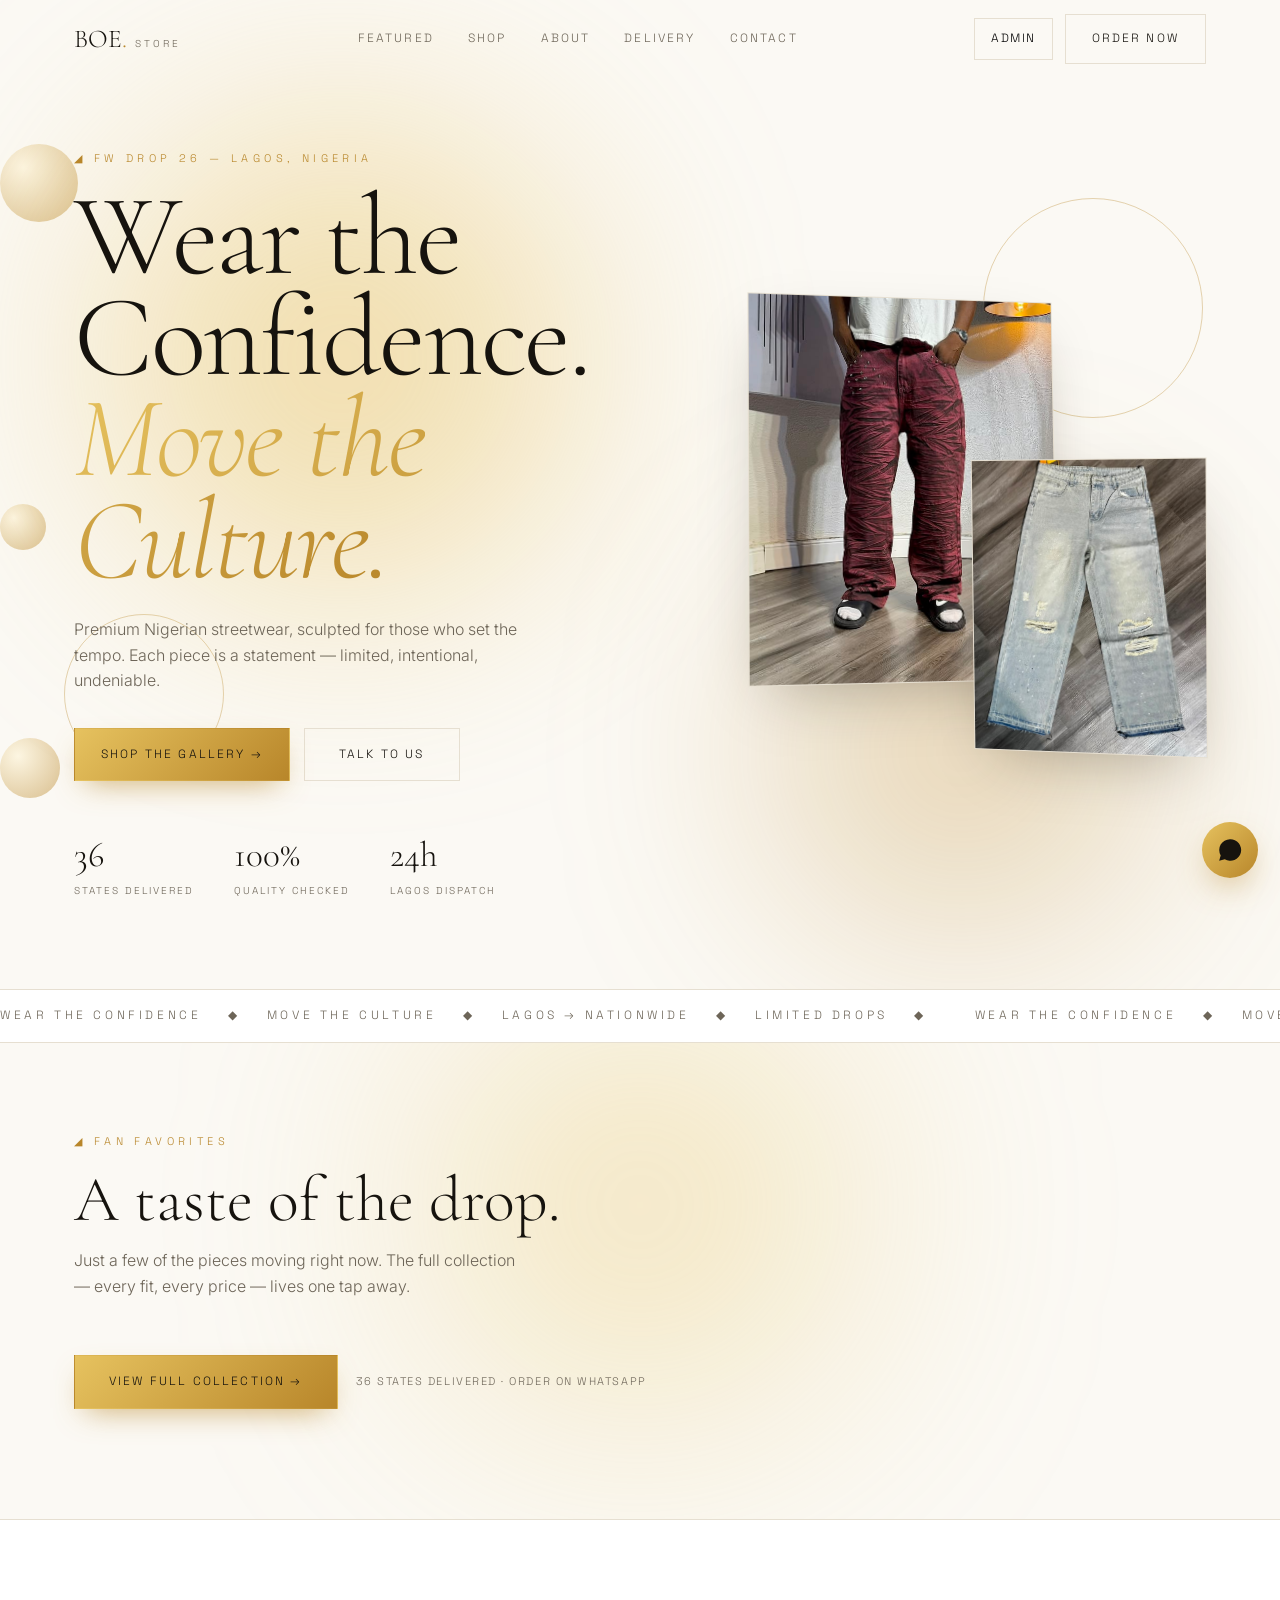
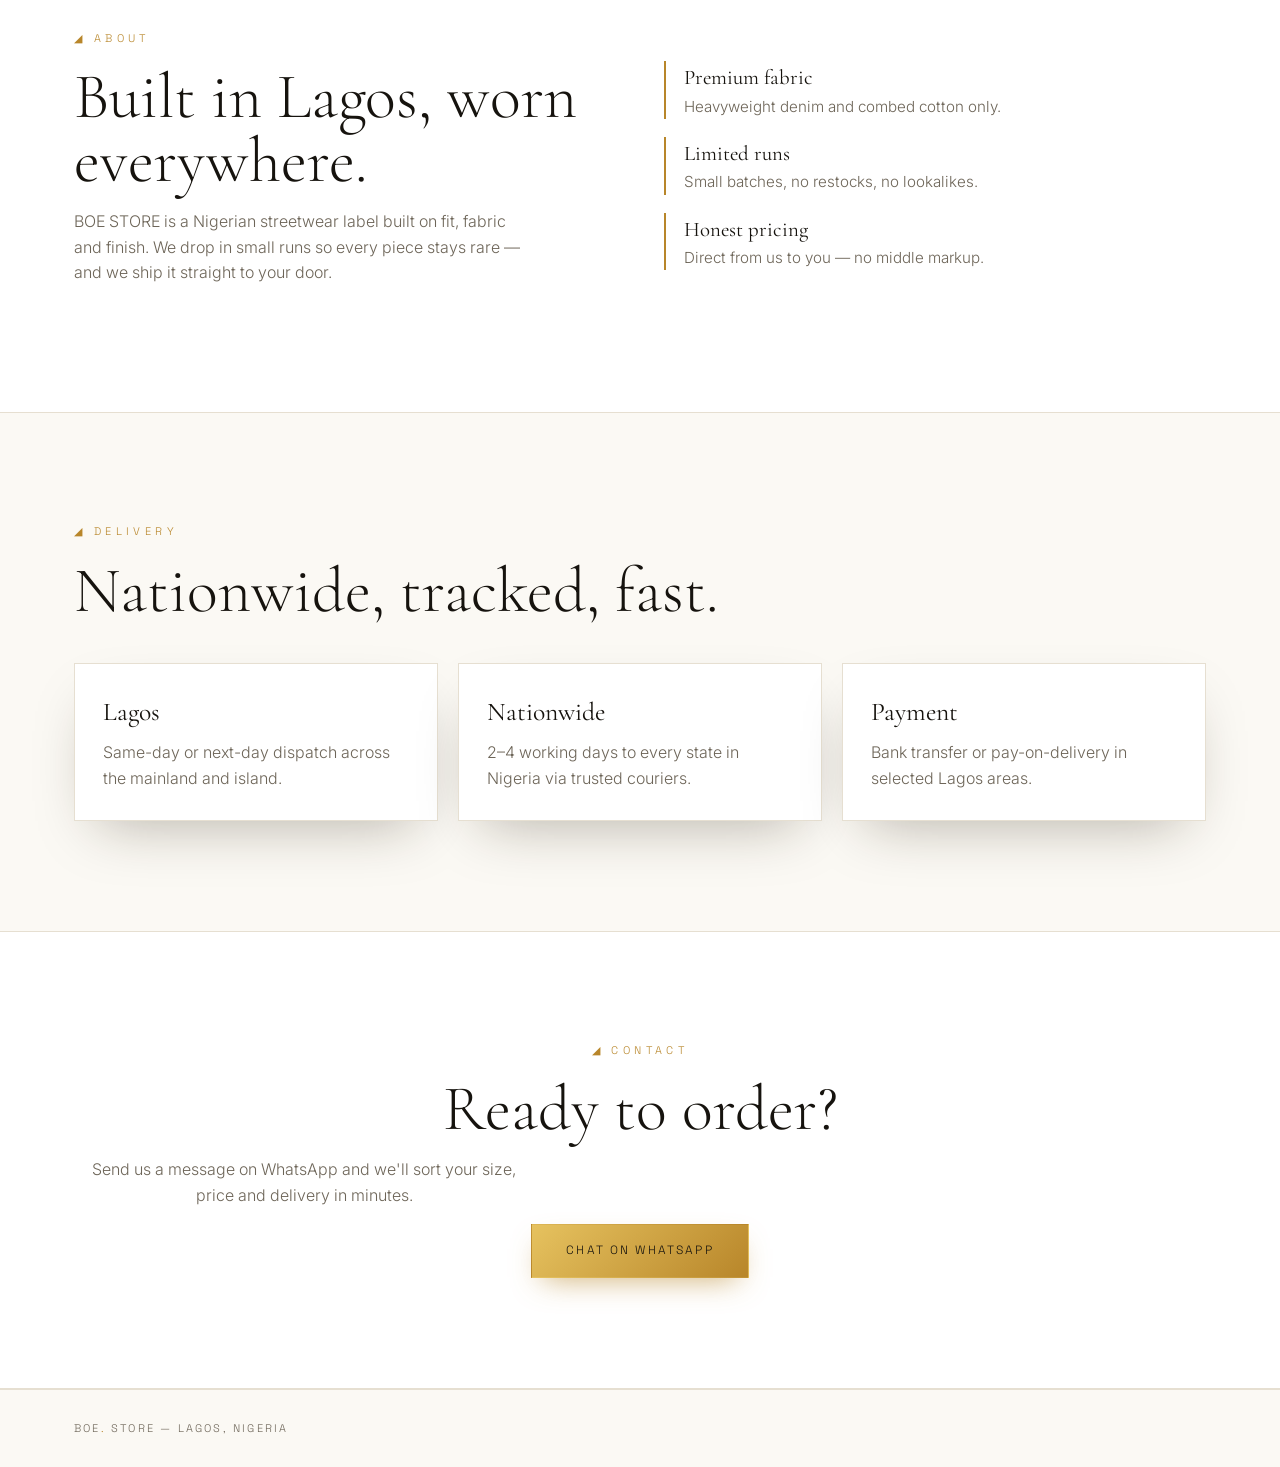
==== index.html @ 1f6294bb "Initial commit: BOE STORE website with shop page and admin panel" ====
<!DOCTYPE html>
<html lang="en">
<head>
<meta charset="UTF-8" />
<meta name="viewport" content="width=device-width, initial-scale=1.0" />
<title>BOE STORE — Wear the Confidence. Move the Culture.</title>
<meta name="description" content="Premium Nigerian streetwear. Jeans, tees & drops delivered to every state in Nigeria. Order on WhatsApp." />
<meta property="og:title" content="BOE STORE — Premium Nigerian Streetwear" />
<meta property="og:description" content="Wear the Confidence. Move the Culture. Premium streetwear, delivered nationwide." />
<meta property="og:type" content="website" />
<link rel="preconnect" href="https://fonts.googleapis.com" />
<link rel="preconnect" href="https://fonts.gstatic.com" crossorigin />
<link rel="stylesheet" href="https://fonts.googleapis.com/css2?family=Cormorant+Garamond:ital,wght@0,300;0,400;1,300&family=Inter:wght@300;400;500&family=Space+Grotesk:wght@400;500&display=swap" />
<link rel="stylesheet" href="style.css" />
</head>
<body>

<div class="objects" aria-hidden="true">
  <span class="sphere s1"></span>
  <span class="sphere s2"></span>
  <span class="sphere s3"></span>
  <span class="ring r1"></span>
  <span class="ring r2"></span>
</div>

<header id="nav">
  <nav class="wrap nav-inner">
    <a href="#top" class="logo">BOE<span class="dot">.</span><em>Store</em></a>
    <ul class="nav-links">
      <li><a href="#featured">Featured</a></li>
      <li><a href="shop.html">Shop</a></li>
      <li><a href="#about">About</a></li>
      <li><a href="#delivery">Delivery</a></li>
      <li><a href="#contact">Contact</a></li>
    </ul>
    <div class="nav-actions">
      <button class="btn-outline btn-mini" type="button" data-admin-open>Admin</button>
      <a class="btn-outline" data-wa="Hello BOE STORE, I'd like to enquire about your collection." target="_blank" rel="noreferrer">Order Now</a>
    </div>
  </nav>
</header>

<main>
  <section id="top" class="hero">
    <div class="glow g1"></div>
    <div class="glow g2"></div>
    <div class="wrap hero-grid">
      <div class="hero-copy">
        <p class="eyebrow">◢ FW Drop 26 — Lagos, Nigeria</p>
        <h1>Wear the Confidence.<br /><em class="gold-text">Move the Culture.</em></h1>
        <p class="lede">Premium Nigerian streetwear, sculpted for those who set the tempo. Each piece is a statement — limited, intentional, undeniable.</p>
        <div class="hero-cta">
          <a href="shop.html" class="btn-gold">Shop the Gallery →</a>
          <a href="#contact" class="btn-outline lg">Talk to us</a>
        </div>
        <dl class="stats">
          <div><dt>36</dt><dd>States delivered</dd></div>
          <div><dt>100%</dt><dd>Quality checked</dd></div>
          <div><dt>24h</dt><dd>Lagos dispatch</dd></div>
        </dl>
      </div>
      <div class="hero-art">
        <figure class="tilt card-a"><img id="heroA" alt="BOE STORE featured piece" /></figure>
        <figure class="tilt card-b"><img id="heroB" alt="BOE STORE denim" /></figure>
      </div>
    </div>
  </section>

  <div class="marquee" aria-hidden="true"><div class="marquee-track" id="marquee"></div></div>

  <section id="featured" class="section featured-section">
    <div class="glow g3"></div>
    <div class="wrap">
      <p class="eyebrow">◢ Fan Favorites</p>
      <h2>A taste of the drop.</h2>
      <p class="lede">Just a few of the pieces moving right now. The full collection — every fit, every price — lives one tap away.</p>
      <div class="grid featured-grid" id="featuredGrid"></div>
      <div class="featured-cta">
        <a href="shop.html" class="btn-gold lg">View Full Collection →</a>
        <span class="featured-note">36 states delivered · Order on WhatsApp</span>
      </div>
    </div>
  </section>

  <section id="about" class="section alt">
    <div class="wrap two-col">
      <div>
        <p class="eyebrow">◢ About</p>
        <h2>Built in Lagos, worn everywhere.</h2>
        <p class="lede">BOE STORE is a Nigerian streetwear label built on fit, fabric and finish. We drop in small runs so every piece stays rare — and we ship it straight to your door.</p>
      </div>
      <ul class="feature-list">
        <li><strong>Premium fabric</strong><span>Heavyweight denim and combed cotton only.</span></li>
        <li><strong>Limited runs</strong><span>Small batches, no restocks, no lookalikes.</span></li>
        <li><strong>Honest pricing</strong><span>Direct from us to you — no middle markup.</span></li>
      </ul>
    </div>
  </section>

  <section id="delivery" class="section">
    <div class="wrap">
      <p class="eyebrow">◢ Delivery</p>
      <h2>Nationwide, tracked, fast.</h2>
      <div class="cards">
        <article><h3>Lagos</h3><p>Same-day or next-day dispatch across the mainland and island.</p></article>
        <article><h3>Nationwide</h3><p>2–4 working days to every state in Nigeria via trusted couriers.</p></article>
        <article><h3>Payment</h3><p>Bank transfer or pay-on-delivery in selected Lagos areas.</p></article>
      </div>
    </div>
  </section>

  <section id="contact" class="section alt">
    <div class="wrap center">
      <p class="eyebrow">◢ Contact</p>
      <h2>Ready to order?</h2>
      <p class="lede">Send us a message on WhatsApp and we'll sort your size, price and delivery in minutes.</p>
      <a class="btn-gold lg" data-wa="Hello BOE STORE, I'd like to place an order." target="_blank" rel="noreferrer">Chat on WhatsApp</a>
    </div>
  </section>
</main>

<footer>
  <div class="wrap foot">
    <span>BOE<span class="dot">.</span> Store — Lagos, Nigeria</span>
    <span id="year"></span>
  </div>
</footer>

<a class="wa-float" data-wa="Hello BOE STORE!" target="_blank" rel="noreferrer" aria-label="Chat on WhatsApp">
  <svg viewBox="0 0 24 24" width="26" height="26" fill="currentColor"><path d="M17.5 14.4c-.3-.2-1.8-.9-2-1s-.5-.2-.7.1-.8 1-1 1.2-.4.2-.7 0a8.2 8.2 0 0 1-2.4-1.5 9 9 0 0 1-1.7-2.1c-.2-.3 0-.5.1-.6l.5-.6.3-.5v-.5l-1-2.3c-.2-.6-.5-.5-.7-.5h-.6a1.2 1.2 0 0 0-.8.4A3.4 3.4 0 0 0 5.8 9c0 1.5 1.1 3 1.2 3.2a12 12 0 0 0 4.7 4.1c2.2.9 2.2.6 2.7.6a3 3 0 0 0 2-1.4 2.5 2.5 0 0 0 .2-1.4c-.1-.1-.3-.2-.6-.3zM12 2a10 10 0 0 0-8.6 15L2 22l5.2-1.4A10 10 0 1 0 12 2z"/></svg>
</a>

<div class="modal" id="modal" hidden>
  <div class="modal-backdrop" data-close></div>
  <div class="modal-card" role="dialog" aria-modal="true">
    <button class="modal-close" data-close aria-label="Close">×</button>
    <img id="mImg" alt="" />
    <div class="modal-body">
      <p class="eyebrow" id="mCat"></p>
      <h3 id="mName"></h3>
      <p class="price" id="mPrice"></p>
      <a class="btn-gold" id="mOrder" target="_blank" rel="noreferrer">Order on WhatsApp</a>
    </div>
  </div>
</div>

<div class="admin-modal" id="adminModal" hidden>
  <div class="modal-backdrop" data-admin-close></div>
  <div class="admin-panel" role="dialog" aria-modal="true" aria-labelledby="adminTitle">
    <button class="modal-close" data-admin-close aria-label="Close admin panel">×</button>

    <div id="adminLoginView">
      <p class="eyebrow">◢ Admin</p>
      <h3 id="adminTitle">BOE Admin Access</h3>
      <p class="mini-text">Use the default login below to edit product names, prices, and upload new fits.</p>
      <form id="adminLoginForm" class="admin-form">
        <label>
          Login ID
          <input type="text" id="adminId" name="adminId" placeholder="admin@boestore.ng" required />
        </label>
        <label>
          Password
          <input type="password" id="adminPassword" name="adminPassword" placeholder="boe1234" required />
        </label>
        <button type="submit" class="btn-gold">Login</button>
        <p id="adminLoginStatus" class="status-text" aria-live="polite"></p>
      </form>
    </div>

    <div id="adminDashboard" hidden>
      <div class="admin-head">
        <div>
          <p class="eyebrow">◢ Dashboard</p>
          <h3>Product manager</h3>
        </div>
        <button type="button" class="btn-outline btn-mini" id="adminLogout">Logout</button>
      </div>

      <div class="admin-grid">
        <section class="admin-card">
          <h4>Add new fit</h4>
          <form id="productForm" class="admin-form">
            <label>
              Product image
              <input type="file" id="newProductImage" accept="image/*" />
            </label>
            <label>
              Product name
              <input type="text" id="newProductName" placeholder="Apex Denim" required />
            </label>
            <label>
              Category
              <select id="newProductCategory">
                <option value="Jeans">Jeans</option>
                <option value="Long Tee">Long Tee</option>
                <option value="White Tee">White Tee</option>
                <option value="Featured">Featured</option>
              </select>
            </label>
            <label>
              Price (₦)
              <input type="number" id="newProductPrice" min="1000" step="100" placeholder="25000" required />
            </label>
            <button type="submit" class="btn-gold">Upload new cloth</button>
            <p id="productFormStatus" class="status-text" aria-live="polite"></p>
          </form>
        </section>

        <section class="admin-card admin-list-wrap">
          <h4>Current inventory</h4>
          <div id="adminInventory" class="admin-list"></div>
        </section>
      </div>
    </div>
  </div>
</div>

<script src="script.js"></script>
</body>
</html>
---- style.css ----
:root {
  --bg: #fbf9f4;
  --fg: #16130e;
  --muted: #6d6558;
  --card: #ffffff;
  --border: #e6dfd1;
  --gold: #b8862a;
  --gold-soft: #e6c25f;
  --gradient-gold: linear-gradient(135deg, #e6c25f, #b8862a);
  --shadow-deep: 0 24px 60px -24px rgba(40, 30, 10, 0.35);
  --font-display: "Cormorant Garamond", Georgia, serif;
  --font-sans: "Inter", system-ui, sans-serif;
  --font-mono: "Space Grotesk", ui-monospace, monospace;
}

* { box-sizing: border-box; }
html { scroll-behavior: smooth; }
body {
  margin: 0;
  background: var(--bg);
  color: var(--fg);
  font-family: var(--font-sans);
  font-weight: 300;
  line-height: 1.6;
  overflow-x: hidden;
}
img { display: block; max-width: 100%; }
a { color: inherit; text-decoration: none; }
button, input, select { font: inherit; }

.wrap { max-width: 1180px; margin: 0 auto; padding: 0 24px; }
.center { text-align: center; }

.eyebrow {
  font-family: var(--font-mono);
  font-size: 11px;
  letter-spacing: .4em;
  text-transform: uppercase;
  color: var(--gold);
  margin: 0 0 18px;
}
h1 {
  font-family: var(--font-display);
  font-weight: 300;
  font-size: clamp(3rem, 9vw, 7.5rem);
  line-height: .88;
  letter-spacing: -.02em;
  margin: 0;
}
h2 {
  font-family: var(--font-display);
  font-weight: 300;
  font-size: clamp(2.2rem, 5vw, 4rem);
  line-height: 1;
  margin: 0 0 14px;
}
h3 { font-family: var(--font-display); font-weight: 400; font-size: 1.6rem; margin: 0 0 8px; }
h4 { font-family: var(--font-display); font-size: 1.5rem; margin: 0 0 18px; }
.gold-text {
  background: var(--gradient-gold);
  -webkit-background-clip: text;
  background-clip: text;
  color: transparent;
  font-style: italic;
}
.lede { color: var(--muted); max-width: 46ch; }
.dot { color: var(--gold); }
.mini-text { color: var(--muted); margin: 0 0 18px; }

/* Buttons */
.btn-gold, .btn-outline {
  display: inline-flex;
  align-items: center;
  justify-content: center;
  gap: 10px;
  font-family: var(--font-mono);
  font-size: 12px;
  letter-spacing: .18em;
  text-transform: uppercase;
  padding: 14px 26px;
  cursor: pointer;
  transition: all .3s ease;
  border: 1px solid transparent;
}
.btn-gold {
  background: var(--gradient-gold);
  color: #16130e;
  box-shadow: 0 12px 30px -12px rgba(184, 134, 42, .7);
  position: relative;
  overflow: hidden;
}
.btn-gold::after {
  content: "";
  position: absolute; inset: 0;
  background: linear-gradient(120deg, transparent 30%, rgba(255,255,255,.55) 50%, transparent 70%);
  transform: translateX(-120%);
  transition: transform .6s ease;
}
.btn-gold:hover::after { transform: translateX(120%); }
.btn-gold:hover { transform: translateY(-2px); filter: brightness(1.05); }
.btn-outline { border-color: var(--border); background: transparent; }
.btn-outline:hover { border-color: var(--gold); color: var(--gold); }
.lg { padding: 16px 34px; }
.btn-mini { padding: 10px 16px; letter-spacing: .12em; }

/* Nav */
#nav {
  position: fixed; inset: 0 0 auto 0; z-index: 50;
  transition: background .4s ease, border-color .4s ease;
  border-bottom: 1px solid transparent;
}
#nav.scrolled {
  background: rgba(251, 249, 244, .8);
  backdrop-filter: blur(16px);
  border-bottom-color: var(--border);
}
.nav-inner { height: 78px; display: flex; align-items: center; justify-content: space-between; gap: 20px; }
.logo { font-family: var(--font-display); font-size: 1.6rem; }
.logo em { font-family: var(--font-mono); font-style: normal; font-size: 10px; letter-spacing: .3em; text-transform: uppercase; color: var(--muted); margin-left: 8px; }
.nav-links { display: none; gap: 34px; list-style: none; margin: 0; padding: 0; font-family: var(--font-mono); font-size: 12px; letter-spacing: .18em; text-transform: uppercase; }
.nav-links a { color: var(--muted); }
.nav-links a:hover { color: var(--gold); }
.nav-actions { display: flex; align-items: center; gap: 12px; }
@media (min-width: 860px) { .nav-links { display: flex; } }

/* Hero */
.hero { position: relative; padding: 150px 0 90px; overflow: hidden; }
.shop-hero { position: relative; padding: 120px 0 60px; overflow: hidden; margin-top: 78px; }
.glow { position: absolute; border-radius: 999px; filter: blur(110px); pointer-events: none; }
.g1 { width: 480px; height: 480px; top: 12%; left: 8%; background: rgba(230, 194, 95, .45); }
.g2 { width: 380px; height: 380px; bottom: 5%; right: 10%; background: rgba(184, 134, 42, .3); }
.hero-grid { position: relative; display: grid; gap: 60px; align-items: center; }
@media (min-width: 980px) { .hero-grid { grid-template-columns: 1.15fr .85fr; } }
.hero-copy h1 { animation: rise 1s cubic-bezier(.22,1,.36,1) both; }
.hero-copy .lede { margin-top: 26px; }
.hero-cta { display: flex; flex-wrap: wrap; gap: 14px; margin-top: 34px; }
.stats { display: flex; gap: 40px; margin: 46px 0 0; padding: 0; }
.stats div { margin: 0; }
.stats dt { font-family: var(--font-display); font-size: 2.2rem; }
.stats dd { margin: 0; font-family: var(--font-mono); font-size: 10px; letter-spacing: .2em; text-transform: uppercase; color: var(--muted); }

.hero-art { position: relative; perspective: 1400px; min-height: 460px; }
.hero-art figure { margin: 0; position: absolute; overflow: hidden; box-shadow: var(--shadow-deep); border: 1px solid var(--border); background: var(--card); }
.card-a { width: 68%; top: 0; left: 0; transform: rotateY(12deg) rotateX(4deg); animation: float 7s ease-in-out infinite; }
.card-b { width: 52%; bottom: 0; right: 0; transform: rotateY(-14deg) rotateX(-3deg); animation: float 9s ease-in-out infinite reverse; }
.hero-art img { width: 100%; aspect-ratio: 4/5; object-fit: cover; }

/* Marquee */
.marquee { border-block: 1px solid var(--border); background: var(--card); overflow: hidden; padding: 16px 0; }
.marquee-track { display: flex; gap: 48px; white-space: nowrap; width: max-content; animation: marquee 26s linear infinite; font-family: var(--font-mono); font-size: 12px; letter-spacing: .3em; text-transform: uppercase; color: var(--muted); }
.marquee-track span { display: inline-flex; gap: 48px; }

/* Sections */
.section { padding: 110px 0; position: relative; z-index: 1; }
.section.alt { background: var(--card); border-block: 1px solid var(--border); }
.two-col { display: grid; gap: 48px; }
@media (min-width: 900px) { .two-col { grid-template-columns: 1fr 1fr; align-items: center; } }
.feature-list { list-style: none; margin: 0; padding: 0; display: grid; gap: 18px; }
.feature-list li { border-left: 2px solid var(--gold); padding-left: 18px; display: grid; }
.feature-list strong { font-family: var(--font-display); font-size: 1.3rem; font-weight: 400; }
.feature-list span { color: var(--muted); font-size: .95rem; }
.cards { display: grid; gap: 20px; margin-top: 40px; }
@media (min-width: 780px) { .cards { grid-template-columns: repeat(3, 1fr); } }
.cards article { background: var(--card); border: 1px solid var(--border); padding: 28px; box-shadow: var(--shadow-deep); }
.cards p { color: var(--muted); margin: 0; }

/* Featured teaser section (home page) */
.featured-section { position: relative; overflow: hidden; padding-top: 90px; }
.featured-section .glow.g3 {
  width: 420px; height: 420px; top: -10%; left: 50%; transform: translateX(-50%);
  background: rgba(230, 194, 95, .35); filter: blur(130px); position: absolute; border-radius: 999px; pointer-events: none;
}
.featured-section .wrap { position: relative; z-index: 1; }
.featured-grid { grid-template-columns: repeat(auto-fit, minmax(240px, 1fr)); max-width: 980px; }
.featured-cta { display: flex; flex-wrap: wrap; align-items: center; gap: 18px; margin-top: 40px; }
.featured-note { font-family: var(--font-mono); font-size: 11px; letter-spacing: .14em; text-transform: uppercase; color: var(--muted); }
.shop-section { background: var(--card); border-top: 1px solid var(--border); }
.filters { display: flex; flex-wrap: wrap; gap: 10px; margin: 34px 0 28px; }
.filters button {
  font-family: var(--font-mono); font-size: 11px; letter-spacing: .18em; text-transform: uppercase;
  padding: 10px 18px; background: transparent; border: 1px solid var(--border); color: var(--muted); cursor: pointer; transition: all .25s;
}
.filters button:hover { border-color: var(--gold); color: var(--gold); }
.filters button.active { background: var(--gradient-gold); border-color: transparent; color: #16130e; }

.grid { display: grid; gap: 22px; grid-template-columns: repeat(auto-fill, minmax(230px, 1fr)); perspective: 1200px; }
.tile { background: var(--card); border: 1px solid var(--border); cursor: pointer; overflow: hidden; transition: transform .35s ease, box-shadow .35s ease; transform-style: preserve-3d; }
.tile:hover { box-shadow: var(--shadow-deep); border-color: var(--gold-soft); }
.tile img { width: 100%; aspect-ratio: 4/5; object-fit: cover; transition: transform .6s ease; }
.tile:hover img { transform: scale(1.06); }
.tile-meta { padding: 14px 16px 18px; display: flex; justify-content: space-between; align-items: center; gap: 10px; }
.tile-meta strong { display: block; font-family: var(--font-display); font-weight: 400; font-size: 1.15rem; }
.tile-meta span { display: block; font-family: var(--font-mono); font-size: 11px; color: var(--gold); }
.item-price { font-family: var(--font-mono); font-size: 12px; color: var(--fg); }

/* Tile badges */
.tile { position: relative; }
.tile-badge {
  position: absolute; top: 12px; left: 12px; z-index: 2;
  font-family: var(--font-mono); font-size: 9px; letter-spacing: .16em; text-transform: uppercase;
  padding: 6px 10px; background: var(--gradient-gold); color: #16130e;
  box-shadow: 0 8px 18px -8px rgba(184, 134, 42, .8);
}
.tile-badge.subtle { background: rgba(22, 19, 14, .82); color: #fbf9f4; }

/* Modal */
.modal, .admin-modal { position: fixed; inset: 0; z-index: 80; display: grid; place-items: center; padding: 20px; }
.modal[hidden], .admin-modal[hidden] { display: none; }
.modal-backdrop { position: absolute; inset: 0; background: rgba(22, 19, 14, .55); backdrop-filter: blur(6px); }
.modal-card, .admin-panel { position: relative; background: var(--card); border: 1px solid var(--border); box-shadow: var(--shadow-deep); max-width: 760px; width: 100%; display: grid; animation: rise .35s ease both; }
@media (min-width: 720px) { .modal-card { grid-template-columns: 1fr 1fr; } }
.modal-card img { width: 100%; height: 100%; max-height: 460px; object-fit: cover; }
.modal-body { padding: 32px; display: flex; flex-direction: column; justify-content: center; gap: 10px; }
.modal-body h3 { margin: 0; font-size: 2rem; }
.price { font-family: var(--font-mono); font-size: 1.4rem; color: var(--gold); margin: 0 0 12px; }
.modal-body .btn-gold { align-self: flex-start; }
.modal-close { position: absolute; top: 8px; right: 12px; z-index: 2; background: none; border: 0; font-size: 30px; line-height: 1; cursor: pointer; color: var(--fg); }

/* Admin panel */
.admin-panel {
  max-width: 1080px;
  padding: 26px 22px 18px;
  border-radius: 18px;
}
.admin-form {
  display: grid;
  gap: 16px;
}
.admin-form label {
  display: grid;
  gap: 8px;
  font-family: var(--font-mono);
  font-size: 11px;
  letter-spacing: .12em;
  text-transform: uppercase;
  color: var(--muted);
}
.admin-form input, .admin-form select {
  width: 100%;
  border: 1px solid var(--border);
  background: var(--bg);
  padding: 12px 14px;
  color: var(--fg);
}
.status-text { min-height: 20px; margin: 0; color: var(--gold); font-family: var(--font-mono); font-size: 11px; letter-spacing: .08em; }
.admin-head {
  display: flex;
  justify-content: space-between;
  align-items: center;
  gap: 16px;
  margin-bottom: 24px;
}
.admin-grid {
  display: grid;
  gap: 24px;
}
@media (min-width: 980px) {
  .admin-grid { grid-template-columns: .9fr 1.4fr; }
}
.admin-card {
  background: var(--bg);
  border: 1px solid var(--border);
  padding: 20px;
}
.admin-item {
  display: grid;
  grid-template-columns: 90px 1fr;
  gap: 16px;
  padding: 14px 0;
  border-top: 1px solid var(--border);
}
.admin-item:first-child { border-top: 0; }
.admin-item-image { width: 90px; height: 110px; background: var(--card); border: 1px solid var(--border); overflow: hidden; }
.admin-item-image img { width: 100%; height: 100%; object-fit: cover; }
.admin-item-fields { display: grid; gap: 12px; }
.admin-item-fields label {
  display: grid;
  gap: 6px;
  font-family: var(--font-mono);
  font-size: 10px;
  letter-spacing: .12em;
  text-transform: uppercase;
  color: var(--muted);
}
.admin-item-fields input, .admin-item-fields select {
  width: 100%;
  border: 1px solid var(--border);
  background: #fff;
  padding: 10px 12px;
}
.admin-item-actions {
  grid-column: 1 / -1;
  display: flex;
  justify-content: flex-end;
  gap: 10px;
  margin-top: 8px;
}
.admin-list-wrap { max-height: 560px; overflow-y: auto; }

/* Floating WhatsApp */
.wa-float {
  position: fixed; right: 22px; bottom: 22px; z-index: 60;
  width: 56px; height: 56px; border-radius: 999px;
  display: grid; place-items: center;
  background: var(--gradient-gold); color: #16130e;
  box-shadow: 0 14px 34px -12px rgba(184, 134, 42, .8);
  animation: float 4s ease-in-out infinite;
}

footer { border-top: 1px solid var(--border); padding: 30px 0; }
.foot { display: flex; justify-content: space-between; flex-wrap: wrap; gap: 10px; font-family: var(--font-mono); font-size: 11px; letter-spacing: .2em; text-transform: uppercase; color: var(--muted); }

/* Rolling 3D objects */
.objects { position: fixed; inset: 0; z-index: 0; pointer-events: none; overflow: hidden; }
.sphere { position: absolute; border-radius: 999px; background: radial-gradient(circle at 30% 30%, #fff3cf, #b8862a); opacity: .5; animation: roll linear infinite; }
.s1 { width: 78px; height: 78px; top: 16%; animation-duration: 24s; }
.s2 { width: 46px; height: 46px; top: 56%; animation-duration: 32s; animation-delay: -9s; }
.s3 { width: 60px; height: 60px; top: 82%; animation-duration: 28s; animation-delay: -15s; }
.ring { position: absolute; border-radius: 999px; border: 1px solid rgba(184, 134, 42, .35); animation: drift 16s ease-in-out infinite; }
.r1 { width: 220px; height: 220px; top: 22%; right: 6%; }
.r2 { width: 160px; height: 160px; bottom: 14%; left: 5%; animation-delay: -7s; }

@keyframes roll {
  from { transform: translateX(-20vw) rotate(0deg); }
  to { transform: translateX(120vw) rotate(1080deg); }
}
@keyframes drift {
  0%, 100% { transform: translateY(0) rotate(0deg); }
  50% { transform: translateY(-32px) rotate(180deg); }
}
@keyframes float {
  0%, 100% { transform: translateY(0); }
  50% { transform: translateY(-16px); }
}
@keyframes marquee {
  from { transform: translateX(0); }
  to { transform: translateX(-50%); }
}
@keyframes rise {
  from { opacity: 0; transform: translateY(40px); }
  to { opacity: 1; transform: translateY(0); }
}
@media (prefers-reduced-motion: reduce) {
  * { animation: none !important; transition: none !important; }
}
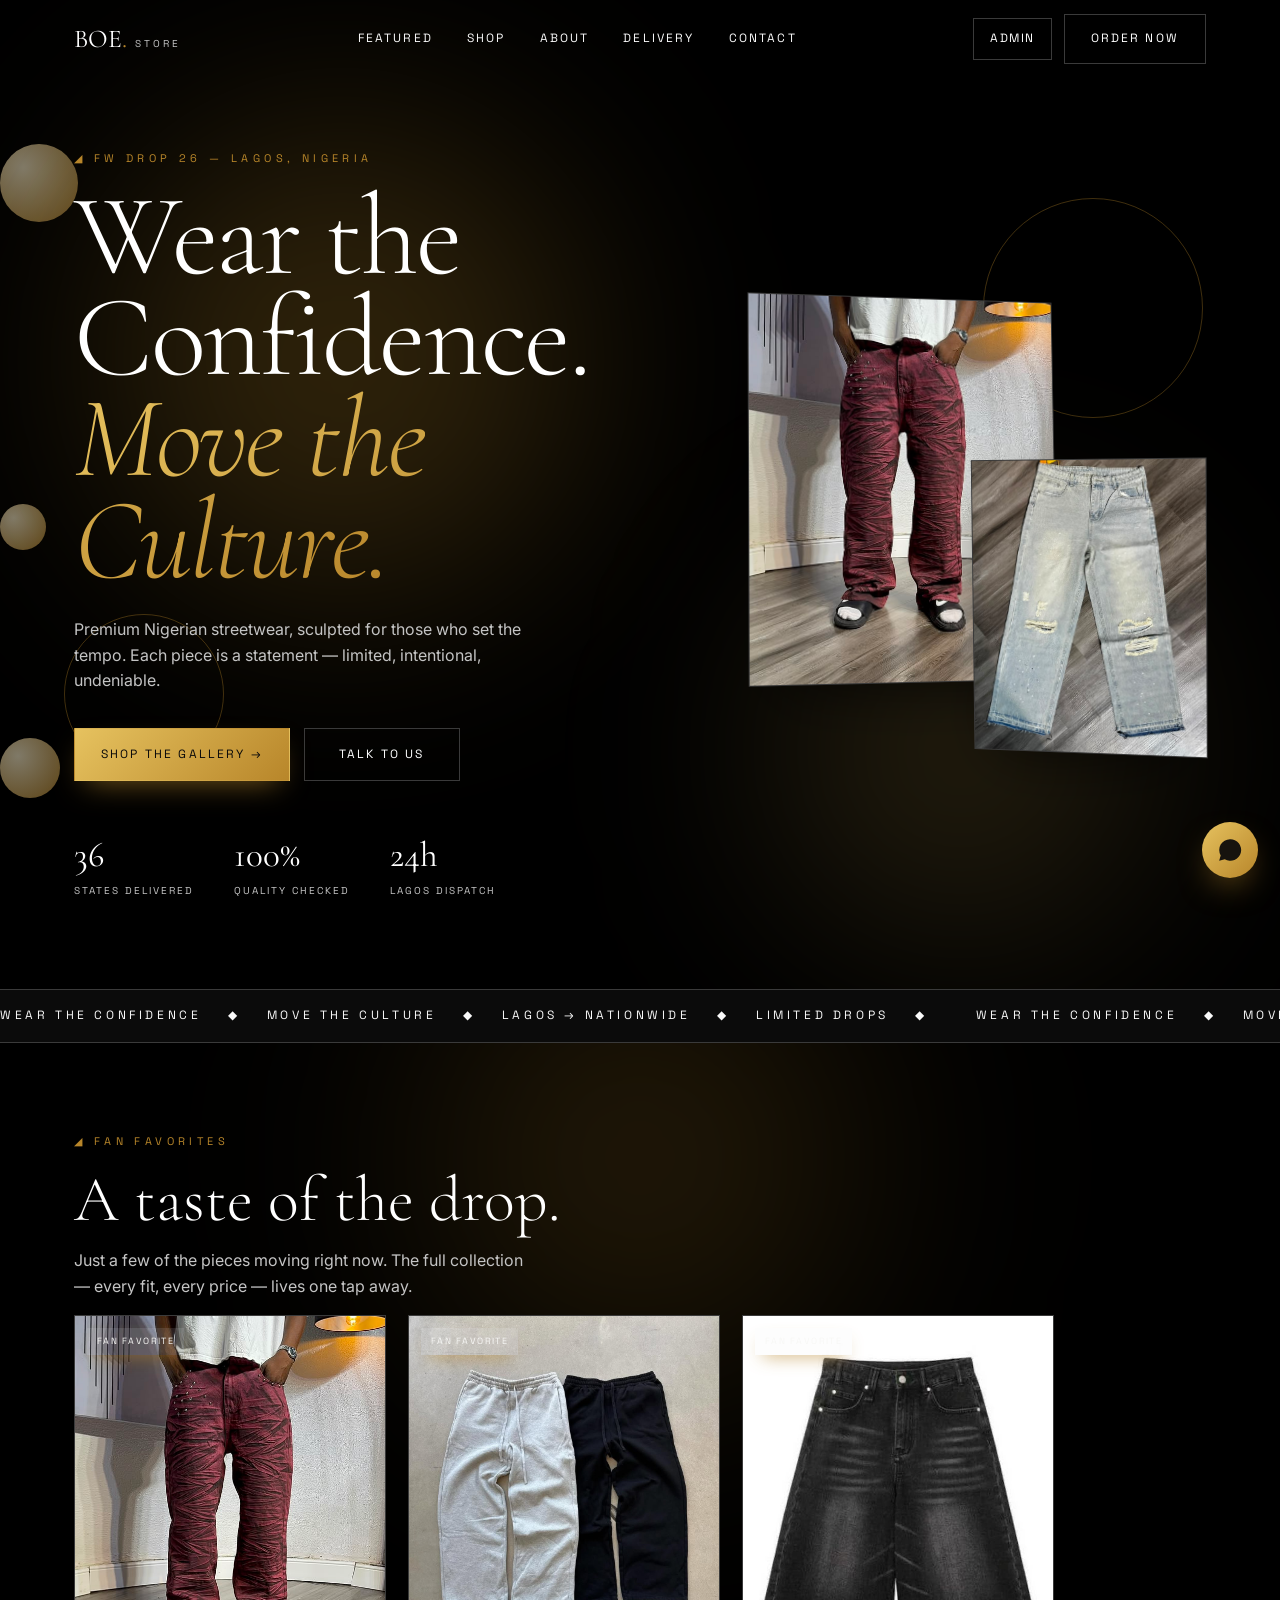
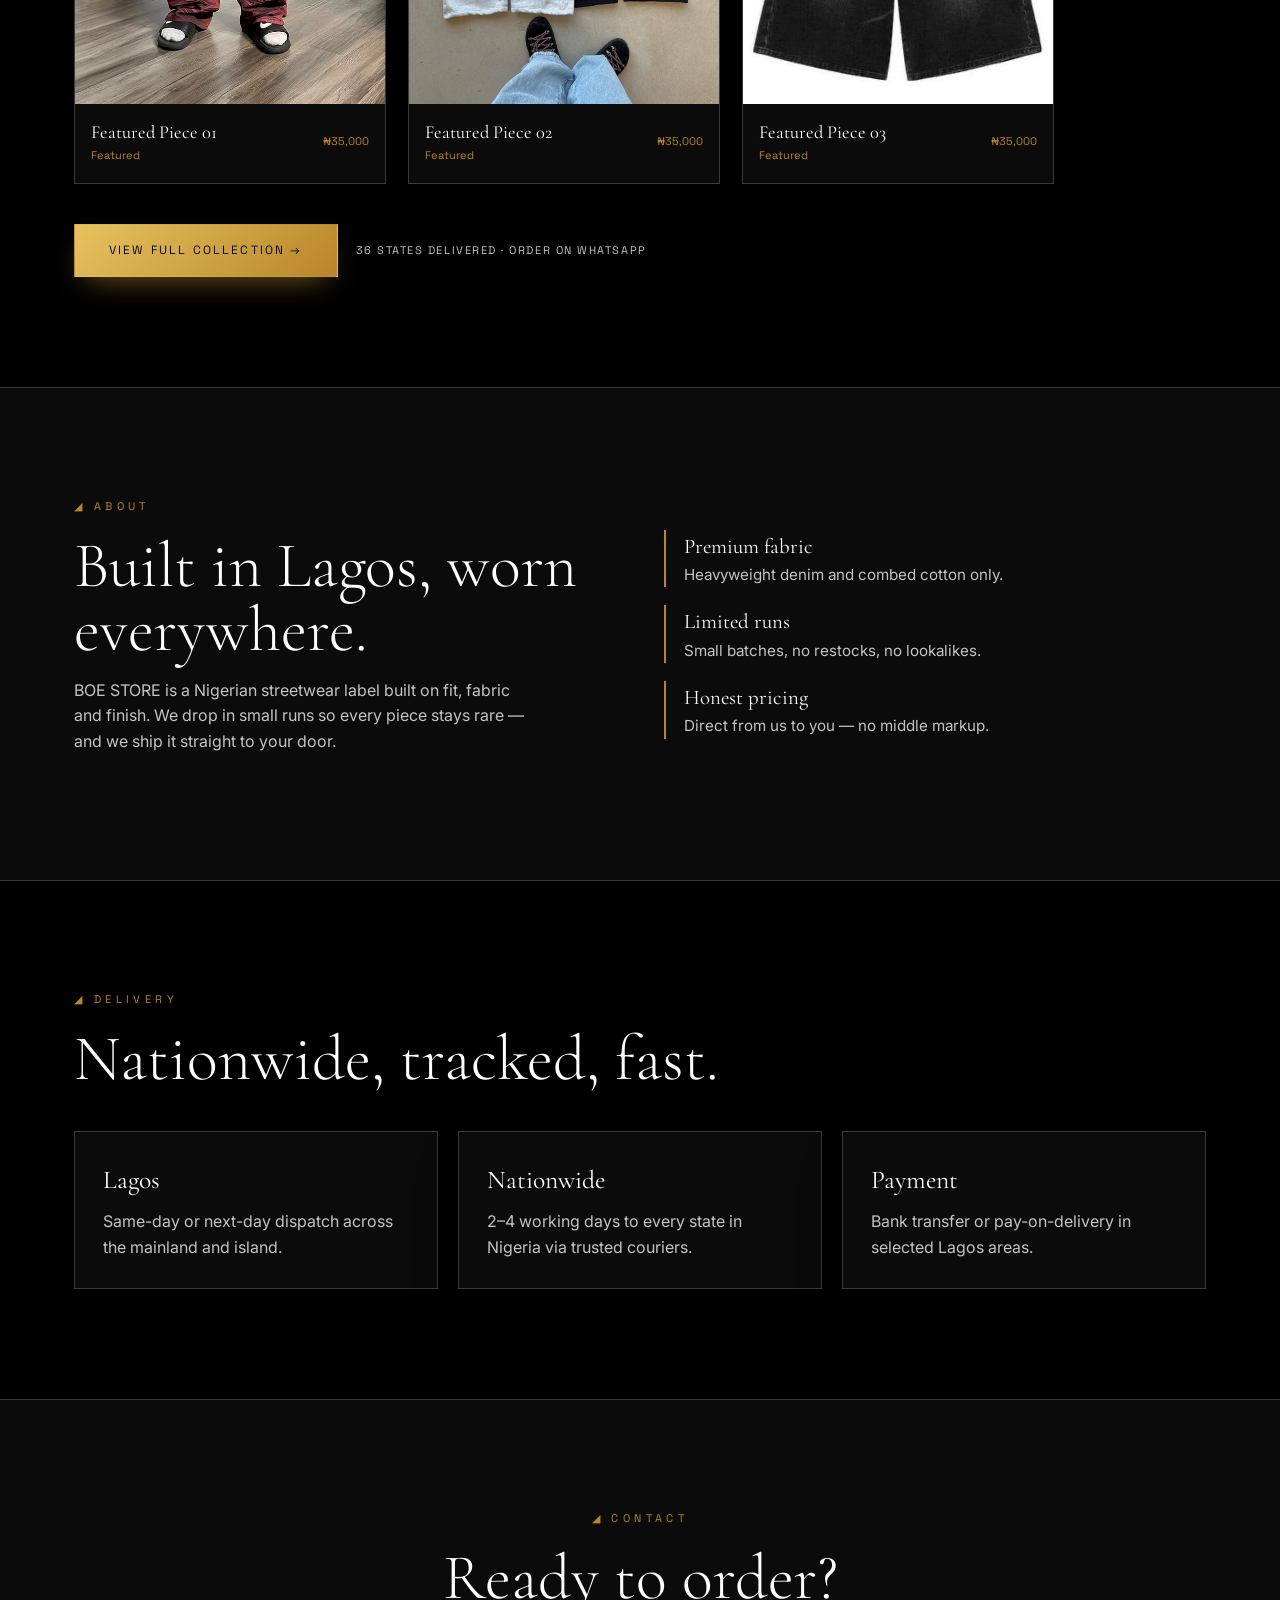
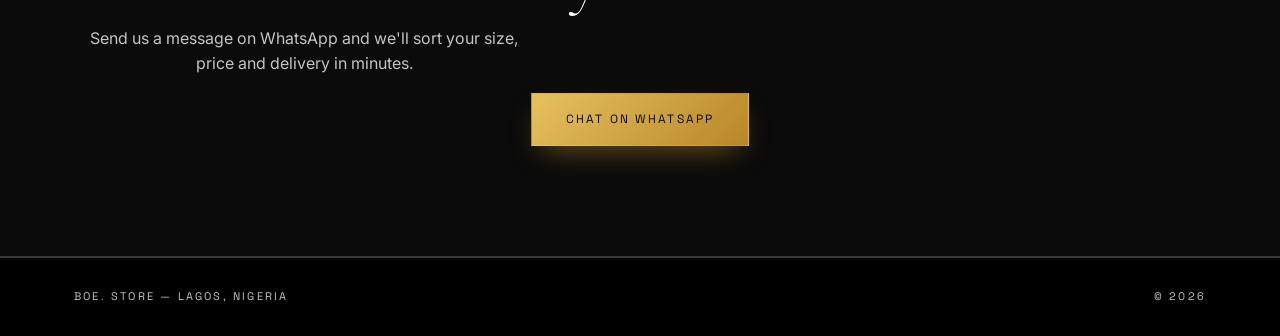
==== commit 6ea59fcb: "Improve mobile experience and shared functionality" ====
--- a/index.html
+++ b/index.html
@@ -26,7 +26,10 @@
 <header id="nav">
   <nav class="wrap nav-inner">
     <a href="#top" class="logo">BOE<span class="dot">.</span><em>Store</em></a>
-    <ul class="nav-links">
+    <button class="nav-toggle" type="button" aria-label="Open navigation" aria-expanded="false" aria-controls="site-links">
+      <span></span><span></span><span></span>
+    </button>
+    <ul class="nav-links" id="site-links">
       <li><a href="#featured">Featured</a></li>
       <li><a href="shop.html">Shop</a></li>
       <li><a href="#about">About</a></li>
@@ -217,4 +220,4 @@
 
 <script src="script.js"></script>
 </body>
-</html>+</html>
--- a/style.css
+++ b/style.css
@@ -1,13 +1,32 @@
 :root {
-  --bg: #fbf9f4;
-  --fg: #16130e;
-  --muted: #6d6558;
-  --card: #ffffff;
-  --border: #e6dfd1;
+  /* Core cinematic B&W - Sharp contrast */
+  --boe-black-void: #000000;      /* deepest background - pure black */
+  --boe-black-rich: #050505;      /* primary surface */
+  --boe-black-soft: #0b0b0b;      /* cards/panels */
+  --boe-charcoal: #353535;        /* borders, dividers */
+
+  --boe-gray-dark: #696969;       /* muted text, disabled */
+  --boe-gray-mid: #b8b8b8;        /* secondary text */
+  --boe-gray-light: #dedede;      /* placeholder/hints */
+  --boe-gray-fog: #f3f3f3;        /* faint UI lines */
+
+  --boe-white-smoke: #fafafa;     /* body text on dark */
+  --boe-white-pure: #ffffff;      /* headlines, highlights - pure white */
+
+  /* Accent — cinematic grain/glow, keeps it from feeling flat */
+  --boe-grain: rgba(255, 255, 255, 0.05);
+  --boe-vignette: rgba(0, 0, 0, 0.65);
+
+  /* Legacy aliases for compatibility */
+  --bg: #000000;
+  --fg: #ffffff;
+  --muted: #c4c4c4;
+  --card: #0b0b0b;
+  --border: #3a3a3a;
   --gold: #b8862a;
   --gold-soft: #e6c25f;
   --gradient-gold: linear-gradient(135deg, #e6c25f, #b8862a);
-  --shadow-deep: 0 24px 60px -24px rgba(40, 30, 10, 0.35);
+  --shadow-deep: 0 24px 60px -24px rgba(0, 0, 0, 0.7);
   --font-display: "Cormorant Garamond", Georgia, serif;
   --font-sans: "Inter", system-ui, sans-serif;
   --font-mono: "Space Grotesk", ui-monospace, monospace;
@@ -20,7 +39,7 @@
   background: var(--bg);
   color: var(--fg);
   font-family: var(--font-sans);
-  font-weight: 300;
+  font-weight: 400;
   line-height: 1.6;
   overflow-x: hidden;
 }
@@ -84,7 +103,7 @@
 }
 .btn-gold {
   background: var(--gradient-gold);
-  color: #16130e;
+  color: #0a0a0a;
   box-shadow: 0 12px 30px -12px rgba(184, 134, 42, .7);
   position: relative;
   overflow: hidden;
@@ -98,7 +117,7 @@
 }
 .btn-gold:hover::after { transform: translateX(120%); }
 .btn-gold:hover { transform: translateY(-2px); filter: brightness(1.05); }
-.btn-outline { border-color: var(--border); background: transparent; }
+.btn-outline { border-color: var(--border); background: transparent; color: var(--boe-white-pure); }
 .btn-outline:hover { border-color: var(--gold); color: var(--gold); }
 .lg { padding: 16px 34px; }
 .btn-mini { padding: 10px 16px; letter-spacing: .12em; }
@@ -110,7 +129,7 @@
   border-bottom: 1px solid transparent;
 }
 #nav.scrolled {
-  background: rgba(251, 249, 244, .8);
+  background: rgba(0, 0, 0, .94);
   backdrop-filter: blur(16px);
   border-bottom-color: var(--border);
 }
@@ -118,17 +137,18 @@
 .logo { font-family: var(--font-display); font-size: 1.6rem; }
 .logo em { font-family: var(--font-mono); font-style: normal; font-size: 10px; letter-spacing: .3em; text-transform: uppercase; color: var(--muted); margin-left: 8px; }
 .nav-links { display: none; gap: 34px; list-style: none; margin: 0; padding: 0; font-family: var(--font-mono); font-size: 12px; letter-spacing: .18em; text-transform: uppercase; }
-.nav-links a { color: var(--muted); }
+.nav-links a { color: var(--boe-white-smoke); }
 .nav-links a:hover { color: var(--gold); }
 .nav-actions { display: flex; align-items: center; gap: 12px; }
+.nav-toggle { display: none; }
 @media (min-width: 860px) { .nav-links { display: flex; } }
 
 /* Hero */
 .hero { position: relative; padding: 150px 0 90px; overflow: hidden; }
 .shop-hero { position: relative; padding: 120px 0 60px; overflow: hidden; margin-top: 78px; }
 .glow { position: absolute; border-radius: 999px; filter: blur(110px); pointer-events: none; }
-.g1 { width: 480px; height: 480px; top: 12%; left: 8%; background: rgba(230, 194, 95, .45); }
-.g2 { width: 380px; height: 380px; bottom: 5%; right: 10%; background: rgba(184, 134, 42, .3); }
+.g1 { width: 480px; height: 480px; top: 12%; left: 8%; background: rgba(184, 134, 42, .25); }
+.g2 { width: 380px; height: 380px; bottom: 5%; right: 10%; background: rgba(230, 194, 95, .15); }
 .hero-grid { position: relative; display: grid; gap: 60px; align-items: center; }
 @media (min-width: 980px) { .hero-grid { grid-template-columns: 1.15fr .85fr; } }
 .hero-copy h1 { animation: rise 1s cubic-bezier(.22,1,.36,1) both; }
@@ -147,7 +167,7 @@
 
 /* Marquee */
 .marquee { border-block: 1px solid var(--border); background: var(--card); overflow: hidden; padding: 16px 0; }
-.marquee-track { display: flex; gap: 48px; white-space: nowrap; width: max-content; animation: marquee 26s linear infinite; font-family: var(--font-mono); font-size: 12px; letter-spacing: .3em; text-transform: uppercase; color: var(--muted); }
+.marquee-track { display: flex; gap: 48px; white-space: nowrap; width: max-content; animation: marquee 26s linear infinite; font-family: var(--font-mono); font-size: 12px; letter-spacing: .3em; text-transform: uppercase; color: var(--boe-white-smoke); }
 .marquee-track span { display: inline-flex; gap: 48px; }
 
 /* Sections */
@@ -168,7 +188,7 @@
 .featured-section { position: relative; overflow: hidden; padding-top: 90px; }
 .featured-section .glow.g3 {
   width: 420px; height: 420px; top: -10%; left: 50%; transform: translateX(-50%);
-  background: rgba(230, 194, 95, .35); filter: blur(130px); position: absolute; border-radius: 999px; pointer-events: none;
+  background: rgba(184, 134, 42, .2); filter: blur(130px); position: absolute; border-radius: 999px; pointer-events: none;
 }
 .featured-section .wrap { position: relative; z-index: 1; }
 .featured-grid { grid-template-columns: repeat(auto-fit, minmax(240px, 1fr)); max-width: 980px; }
@@ -198,15 +218,15 @@
 .tile-badge {
   position: absolute; top: 12px; left: 12px; z-index: 2;
   font-family: var(--font-mono); font-size: 9px; letter-spacing: .16em; text-transform: uppercase;
-  padding: 6px 10px; background: var(--gradient-gold); color: #16130e;
+  padding: 6px 10px; background: var(--gradient-gold); color: #0a0a0a;
   box-shadow: 0 8px 18px -8px rgba(184, 134, 42, .8);
 }
-.tile-badge.subtle { background: rgba(22, 19, 14, .82); color: #fbf9f4; }
+.tile-badge.subtle { background: rgba(237, 237, 237, .12); color: #f7f7f5; }
 
 /* Modal */
 .modal, .admin-modal { position: fixed; inset: 0; z-index: 80; display: grid; place-items: center; padding: 20px; }
 .modal[hidden], .admin-modal[hidden] { display: none; }
-.modal-backdrop { position: absolute; inset: 0; background: rgba(22, 19, 14, .55); backdrop-filter: blur(6px); }
+.modal-backdrop { position: absolute; inset: 0; background: rgba(0, 0, 0, .75); backdrop-filter: blur(6px); }
 .modal-card, .admin-panel { position: relative; background: var(--card); border: 1px solid var(--border); box-shadow: var(--shadow-deep); max-width: 760px; width: 100%; display: grid; animation: rise .35s ease both; }
 @media (min-width: 720px) { .modal-card { grid-template-columns: 1fr 1fr; } }
 .modal-card img { width: 100%; height: 100%; max-height: 460px; object-fit: cover; }
@@ -214,7 +234,7 @@
 .modal-body h3 { margin: 0; font-size: 2rem; }
 .price { font-family: var(--font-mono); font-size: 1.4rem; color: var(--gold); margin: 0 0 12px; }
 .modal-body .btn-gold { align-self: flex-start; }
-.modal-close { position: absolute; top: 8px; right: 12px; z-index: 2; background: none; border: 0; font-size: 30px; line-height: 1; cursor: pointer; color: var(--fg); }
+.modal-close { position: absolute; top: 8px; right: 12px; z-index: 2; background: none; border: 0; font-size: 30px; line-height: 1; cursor: pointer; color: var(--boe-white-pure); }
 
 /* Admin panel */
 .admin-panel {
@@ -241,6 +261,7 @@
   background: var(--bg);
   padding: 12px 14px;
   color: var(--fg);
+  color-scheme: dark;
 }
 .status-text { min-height: 20px; margin: 0; color: var(--gold); font-family: var(--font-mono); font-size: 11px; letter-spacing: .08em; }
 .admin-head {
@@ -287,6 +308,8 @@
   border: 1px solid var(--border);
   background: #fff;
   padding: 10px 12px;
+  color: #000;
+  color-scheme: light;
 }
 .admin-item-actions {
   grid-column: 1 / -1;
@@ -342,4 +365,85 @@
 }
 @media (prefers-reduced-motion: reduce) {
   * { animation: none !important; transition: none !important; }
-}+}
+
+/* Android and small-screen layout */
+@media (max-width: 859px) {
+  .wrap { padding-inline: 16px; }
+  .nav-inner { height: 68px; gap: 8px; }
+  .logo { font-size: 1.45rem; white-space: nowrap; }
+  .logo em { font-size: 8px; margin-left: 4px; }
+  .nav-toggle {
+    display: grid;
+    flex: 0 0 44px;
+    width: 44px;
+    height: 44px;
+    place-content: center;
+    gap: 5px;
+    margin-left: auto;
+    padding: 0;
+    border: 1px solid var(--border);
+    background: transparent;
+    color: var(--fg);
+    cursor: pointer;
+    touch-action: manipulation;
+  }
+  .nav-toggle span { display: block; width: 18px; height: 2px; background: currentColor; }
+  .nav-links {
+    position: absolute;
+    top: 68px;
+    left: 16px;
+    right: 16px;
+    display: none;
+    gap: 0;
+    padding: 8px;
+    background: rgba(0, 0, 0, .98);
+    border: 1px solid var(--border);
+    box-shadow: var(--shadow-deep);
+  }
+  .nav-links.is-open { display: grid; }
+  .nav-links a { display: block; padding: 13px 12px; min-height: 44px; }
+  .nav-actions { gap: 6px; }
+  .nav-actions .btn-outline { padding: 10px 9px; font-size: 10px; letter-spacing: .08em; }
+  .hero { padding: 112px 0 64px; }
+  .shop-hero { padding: 92px 0 44px; margin-top: 68px; }
+  h1 { font-size: clamp(3rem, 15vw, 5rem); }
+  h2 { font-size: clamp(2.25rem, 11vw, 3.5rem); }
+  .hero-grid { gap: 38px; }
+  .hero-copy .lede { margin-top: 20px; }
+  .hero-cta { margin-top: 26px; }
+  .hero-cta > a, .featured-cta > a { width: 100%; }
+  .stats { justify-content: space-between; gap: 12px; margin-top: 34px; }
+  .stats dt { font-size: 1.85rem; }
+  .stats dd { font-size: 9px; letter-spacing: .08em; }
+  .hero-art { min-height: 340px; }
+  .section { padding: 72px 0; }
+  .featured-section { padding-top: 64px; }
+  .cards { margin-top: 28px; }
+  .grid, .featured-grid { grid-template-columns: repeat(2, minmax(0, 1fr)); gap: 12px; }
+  .tile-meta { align-items: flex-start; flex-direction: column; padding: 12px; gap: 4px; }
+  .tile-meta strong { font-size: 1.05rem; line-height: 1.05; }
+  .filters { gap: 8px; margin-top: 26px; }
+  .filters button { min-height: 42px; padding: 9px 12px; letter-spacing: .1em; }
+  .modal, .admin-modal { padding: 12px; }
+  .modal-card, .admin-panel { max-height: calc(100dvh - 24px); overflow-y: auto; }
+  .modal-card { display: block; }
+  .modal-card img { max-height: 48vh; }
+  .modal-body { padding: 22px 20px 24px; }
+  .admin-panel { padding: 22px 16px 16px; }
+  .admin-item { grid-template-columns: 64px 1fr; gap: 10px; }
+  .admin-item-image { width: 64px; height: 80px; }
+  .admin-item-actions { justify-content: stretch; }
+  .admin-item-actions > * { flex: 1; }
+  .admin-list-wrap { max-height: none; }
+  .wa-float { right: 16px; bottom: 16px; width: 52px; height: 52px; }
+  footer { padding: 24px 0; }
+  .foot { font-size: 9px; letter-spacing: .1em; }
+}
+
+@media (max-width: 380px) {
+  .grid, .featured-grid { grid-template-columns: 1fr; }
+  .hero-art { min-height: 300px; }
+  .stats { gap: 8px; }
+  .stats dt { font-size: 1.6rem; }
+}
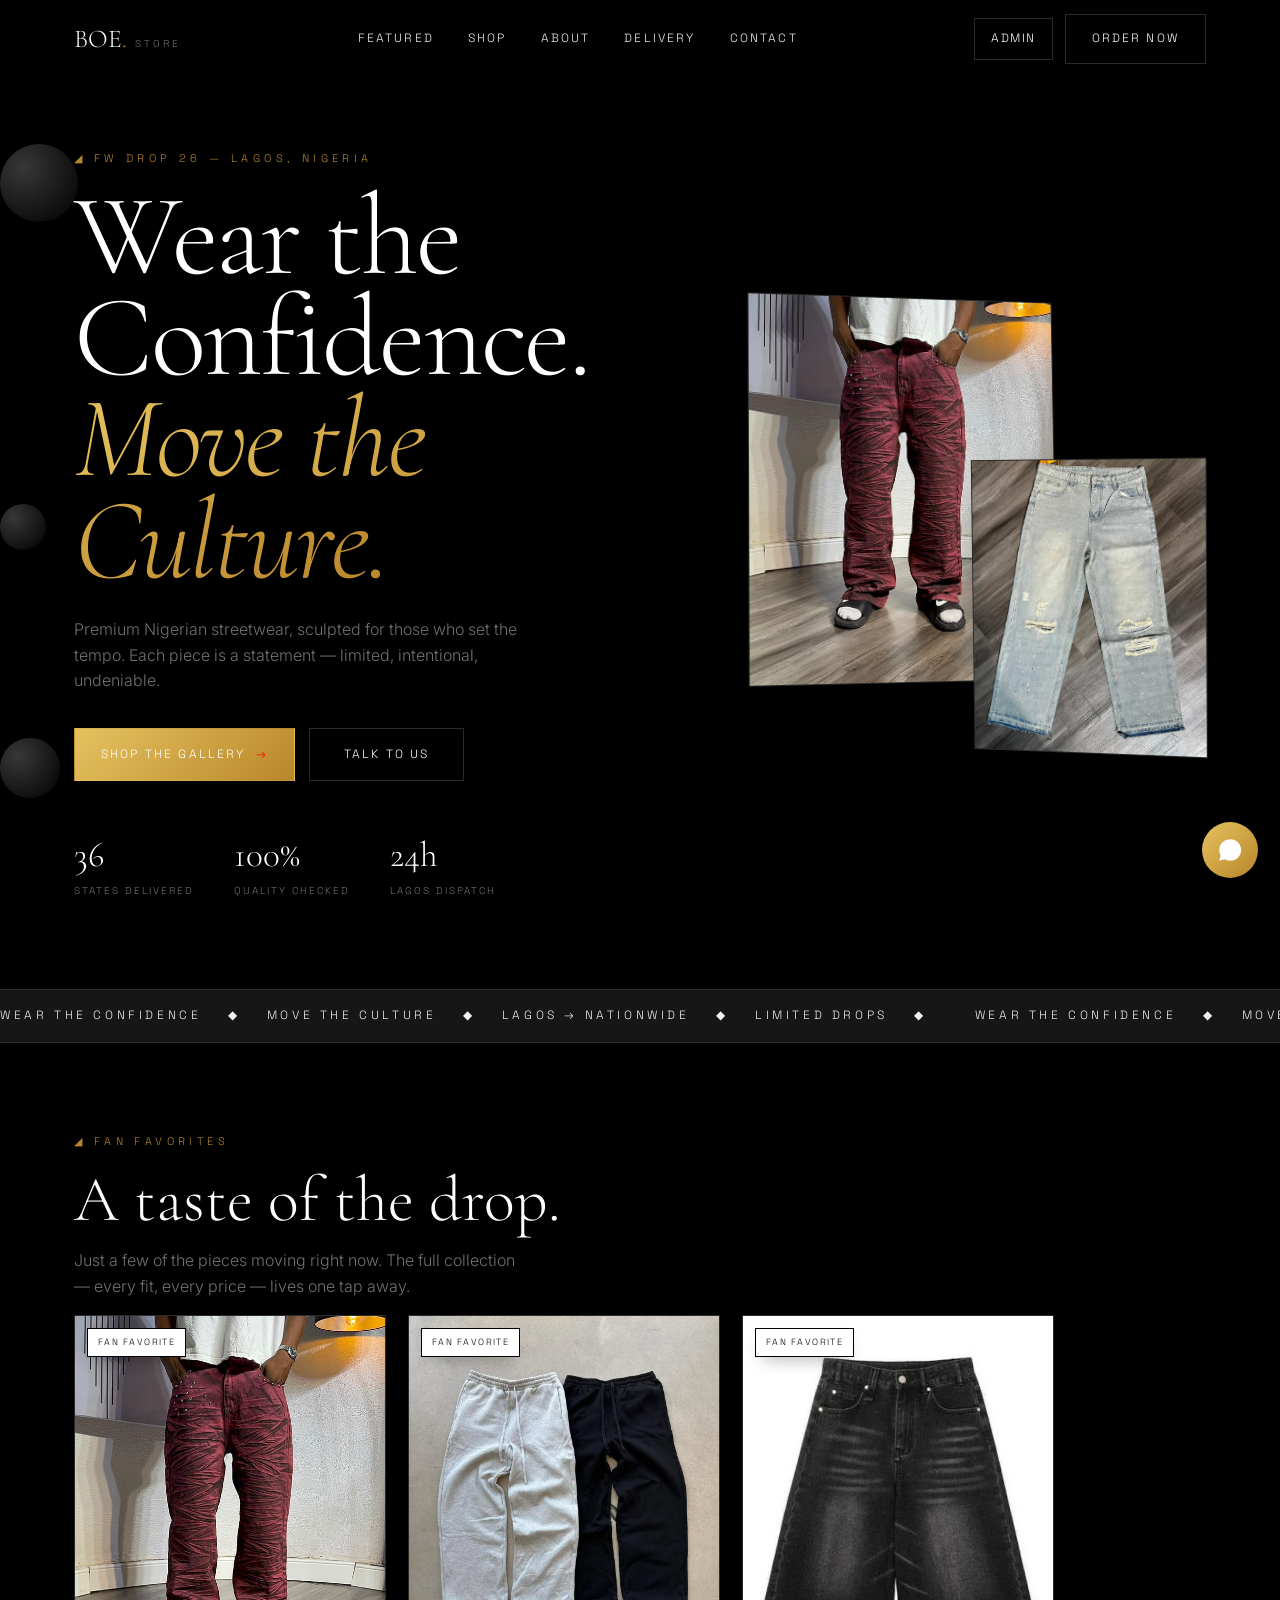
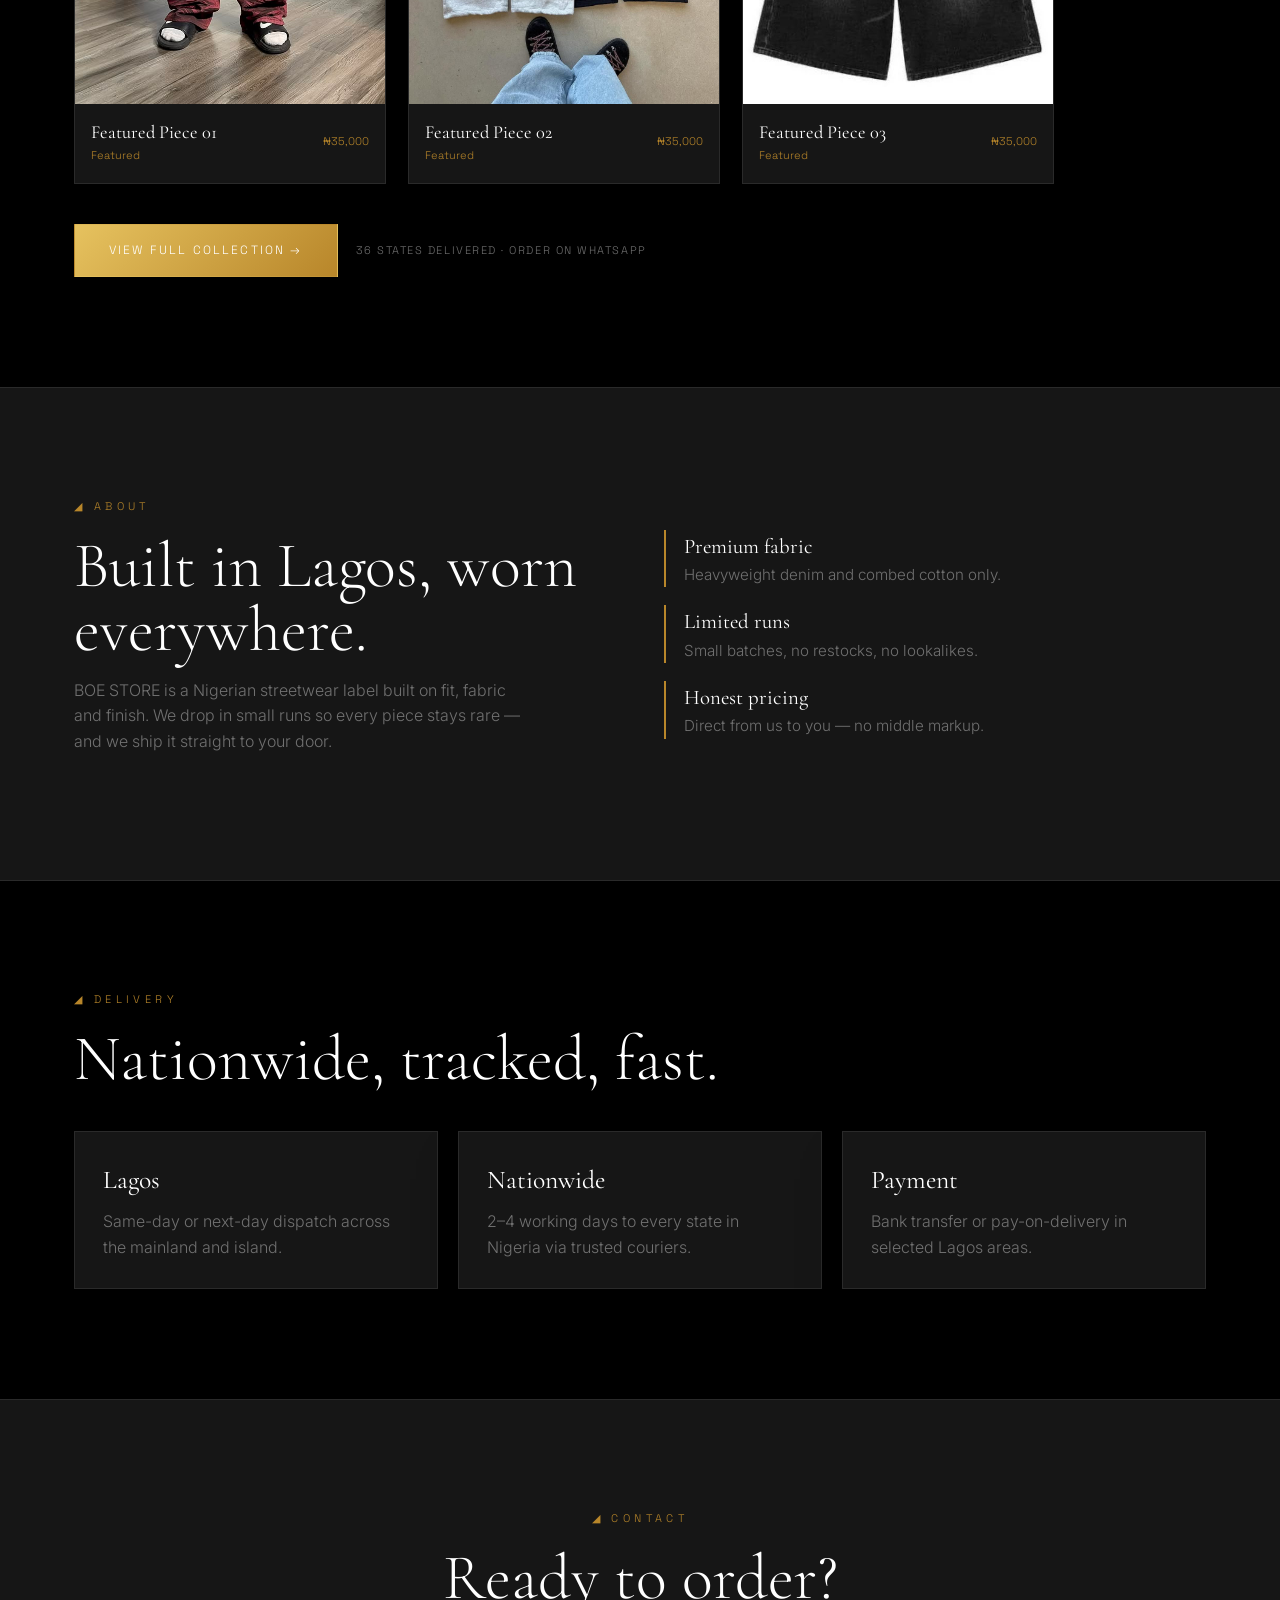
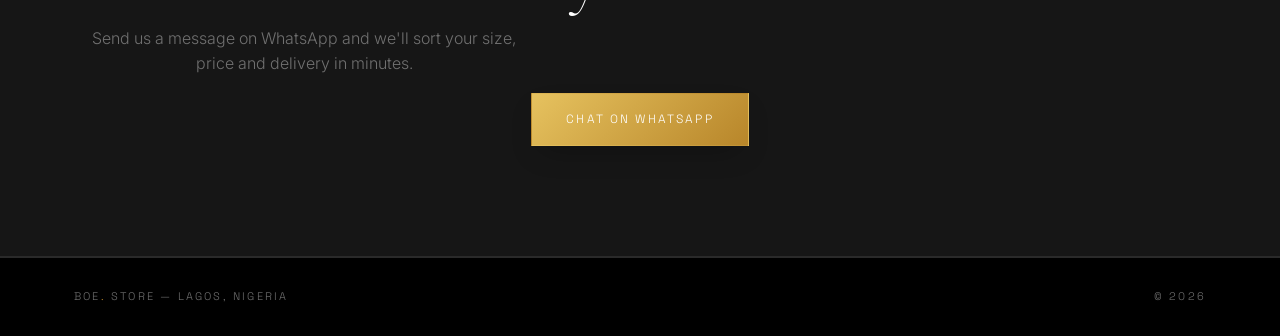
==== commit 64bfb6c5: "Mobile & Android optimization: improve responsive design, touch targets, and dark theme" ====
--- a/index.html
+++ b/index.html
@@ -53,7 +53,7 @@
         <h1>Wear the Confidence.<br /><em class="gold-text">Move the Culture.</em></h1>
         <p class="lede">Premium Nigerian streetwear, sculpted for those who set the tempo. Each piece is a statement — limited, intentional, undeniable.</p>
         <div class="hero-cta">
-          <a href="shop.html" class="btn-gold">Shop the Gallery →</a>
+          <a href="shop.html" class="btn-gold">Shop the Gallery <span class="arrow-accent">→</span></a>
           <a href="#contact" class="btn-outline lg">Talk to us</a>
         </div>
         <dl class="stats">
--- a/style.css
+++ b/style.css
@@ -1,16 +1,16 @@
 :root {
   /* Core cinematic B&W - Sharp contrast */
   --boe-black-void: #000000;      /* deepest background - pure black */
-  --boe-black-rich: #050505;      /* primary surface */
-  --boe-black-soft: #0b0b0b;      /* cards/panels */
-  --boe-charcoal: #353535;        /* borders, dividers */
-
-  --boe-gray-dark: #696969;       /* muted text, disabled */
-  --boe-gray-mid: #b8b8b8;        /* secondary text */
-  --boe-gray-light: #dedede;      /* placeholder/hints */
-  --boe-gray-fog: #f3f3f3;        /* faint UI lines */
-
-  --boe-white-smoke: #fafafa;     /* body text on dark */
+  --boe-black-rich: #0d0d0d;      /* primary surface */
+  --boe-black-soft: #161616;      /* cards/panels */
+  --boe-charcoal: #2a2a2a;        /* borders, dividers */
+
+  --boe-gray-dark: #404040;       /* muted text, disabled */
+  --boe-gray-mid: #707070;        /* secondary text */
+  --boe-gray-light: #b0b0b0;      /* placeholder/hints */
+  --boe-gray-fog: #e0e0e0;        /* faint UI lines */
+
+  --boe-white-smoke: #f0f0f0;     /* body text on dark */
   --boe-white-pure: #ffffff;      /* headlines, highlights - pure white */
 
   /* Accent — cinematic grain/glow, keeps it from feeling flat */
@@ -20,9 +20,9 @@
   /* Legacy aliases for compatibility */
   --bg: #000000;
   --fg: #ffffff;
-  --muted: #c4c4c4;
-  --card: #0b0b0b;
-  --border: #3a3a3a;
+  --muted: #707070;
+  --card: #161616;
+  --border: #2a2a2a;
   --gold: #b8862a;
   --gold-soft: #e6c25f;
   --gradient-gold: linear-gradient(135deg, #e6c25f, #b8862a);
@@ -39,9 +39,11 @@
   background: var(--bg);
   color: var(--fg);
   font-family: var(--font-sans);
-  font-weight: 400;
+  font-weight: 300;
   line-height: 1.6;
   overflow-x: hidden;
+  -webkit-font-smoothing: antialiased;
+  -moz-osx-font-smoothing: grayscale;
 }
 img { display: block; max-width: 100%; }
 a { color: inherit; text-decoration: none; }
@@ -103,8 +105,8 @@
 }
 .btn-gold {
   background: var(--gradient-gold);
-  color: #0a0a0a;
-  box-shadow: 0 12px 30px -12px rgba(184, 134, 42, .7);
+  color: #ffffff;
+  box-shadow: 0 12px 30px -12px rgba(0, 0, 0, .35);
   position: relative;
   overflow: hidden;
 }
@@ -122,6 +124,9 @@
 .lg { padding: 16px 34px; }
 .btn-mini { padding: 10px 16px; letter-spacing: .12em; }
 
+/* Arrow accent */
+.arrow-accent { color: #ff0000; }
+
 /* Nav */
 #nav {
   position: fixed; inset: 0 0 auto 0; z-index: 50;
@@ -129,7 +134,7 @@
   border-bottom: 1px solid transparent;
 }
 #nav.scrolled {
-  background: rgba(0, 0, 0, .94);
+  background: rgba(13, 13, 13, .95);
   backdrop-filter: blur(16px);
   border-bottom-color: var(--border);
 }
@@ -147,8 +152,8 @@
 .hero { position: relative; padding: 150px 0 90px; overflow: hidden; }
 .shop-hero { position: relative; padding: 120px 0 60px; overflow: hidden; margin-top: 78px; }
 .glow { position: absolute; border-radius: 999px; filter: blur(110px); pointer-events: none; }
-.g1 { width: 480px; height: 480px; top: 12%; left: 8%; background: rgba(184, 134, 42, .25); }
-.g2 { width: 380px; height: 380px; bottom: 5%; right: 10%; background: rgba(230, 194, 95, .15); }
+.g1 { width: 480px; height: 480px; top: 12%; left: 8%; background: rgba(0, 0, 0, .1); }
+.g2 { width: 380px; height: 380px; bottom: 5%; right: 10%; background: rgba(0, 0, 0, .07); }
 .hero-grid { position: relative; display: grid; gap: 60px; align-items: center; }
 @media (min-width: 980px) { .hero-grid { grid-template-columns: 1.15fr .85fr; } }
 .hero-copy h1 { animation: rise 1s cubic-bezier(.22,1,.36,1) both; }
@@ -188,7 +193,7 @@
 .featured-section { position: relative; overflow: hidden; padding-top: 90px; }
 .featured-section .glow.g3 {
   width: 420px; height: 420px; top: -10%; left: 50%; transform: translateX(-50%);
-  background: rgba(184, 134, 42, .2); filter: blur(130px); position: absolute; border-radius: 999px; pointer-events: none;
+  background: rgba(0, 0, 0, .08); filter: blur(130px); position: absolute; border-radius: 999px; pointer-events: none;
 }
 .featured-section .wrap { position: relative; z-index: 1; }
 .featured-grid { grid-template-columns: repeat(auto-fit, minmax(240px, 1fr)); max-width: 980px; }
@@ -201,7 +206,7 @@
   padding: 10px 18px; background: transparent; border: 1px solid var(--border); color: var(--muted); cursor: pointer; transition: all .25s;
 }
 .filters button:hover { border-color: var(--gold); color: var(--gold); }
-.filters button.active { background: var(--gradient-gold); border-color: transparent; color: #16130e; }
+.filters button.active { background: var(--gradient-gold); border-color: transparent; color: #ffffff; }
 
 .grid { display: grid; gap: 22px; grid-template-columns: repeat(auto-fill, minmax(230px, 1fr)); perspective: 1200px; }
 .tile { background: var(--card); border: 1px solid var(--border); cursor: pointer; overflow: hidden; transition: transform .35s ease, box-shadow .35s ease; transform-style: preserve-3d; }
@@ -218,15 +223,15 @@
 .tile-badge {
   position: absolute; top: 12px; left: 12px; z-index: 2;
   font-family: var(--font-mono); font-size: 9px; letter-spacing: .16em; text-transform: uppercase;
-  padding: 6px 10px; background: var(--gradient-gold); color: #0a0a0a;
-  box-shadow: 0 8px 18px -8px rgba(184, 134, 42, .8);
-}
-.tile-badge.subtle { background: rgba(237, 237, 237, .12); color: #f7f7f5; }
+  padding: 6px 10px; background: var(--gradient-gold); color: #ffffff;
+  box-shadow: 0 8px 18px -8px rgba(0, 0, 0, .4);
+}
+.tile-badge.subtle { background: #fff; color: #000; border: 1px solid #000; }
 
 /* Modal */
 .modal, .admin-modal { position: fixed; inset: 0; z-index: 80; display: grid; place-items: center; padding: 20px; }
 .modal[hidden], .admin-modal[hidden] { display: none; }
-.modal-backdrop { position: absolute; inset: 0; background: rgba(0, 0, 0, .75); backdrop-filter: blur(6px); }
+.modal-backdrop { position: absolute; inset: 0; background: rgba(255, 255, 255, .78); backdrop-filter: blur(6px); }
 .modal-card, .admin-panel { position: relative; background: var(--card); border: 1px solid var(--border); box-shadow: var(--shadow-deep); max-width: 760px; width: 100%; display: grid; animation: rise .35s ease both; }
 @media (min-width: 720px) { .modal-card { grid-template-columns: 1fr 1fr; } }
 .modal-card img { width: 100%; height: 100%; max-height: 460px; object-fit: cover; }
@@ -261,7 +266,7 @@
   background: var(--bg);
   padding: 12px 14px;
   color: var(--fg);
-  color-scheme: dark;
+  color-scheme: light;
 }
 .status-text { min-height: 20px; margin: 0; color: var(--gold); font-family: var(--font-mono); font-size: 11px; letter-spacing: .08em; }
 .admin-head {
@@ -325,8 +330,8 @@
   position: fixed; right: 22px; bottom: 22px; z-index: 60;
   width: 56px; height: 56px; border-radius: 999px;
   display: grid; place-items: center;
-  background: var(--gradient-gold); color: #16130e;
-  box-shadow: 0 14px 34px -12px rgba(184, 134, 42, .8);
+  background: var(--gradient-gold); color: #ffffff;
+  box-shadow: 0 14px 34px -12px rgba(0, 0, 0, .4);
   animation: float 4s ease-in-out infinite;
 }
 
@@ -335,11 +340,11 @@
 
 /* Rolling 3D objects */
 .objects { position: fixed; inset: 0; z-index: 0; pointer-events: none; overflow: hidden; }
-.sphere { position: absolute; border-radius: 999px; background: radial-gradient(circle at 30% 30%, #fff3cf, #b8862a); opacity: .5; animation: roll linear infinite; }
+.sphere { position: absolute; border-radius: 999px; background: radial-gradient(circle at 30% 30%, #ffffff, #000000); opacity: .22; animation: roll linear infinite; }
 .s1 { width: 78px; height: 78px; top: 16%; animation-duration: 24s; }
 .s2 { width: 46px; height: 46px; top: 56%; animation-duration: 32s; animation-delay: -9s; }
 .s3 { width: 60px; height: 60px; top: 82%; animation-duration: 28s; animation-delay: -15s; }
-.ring { position: absolute; border-radius: 999px; border: 1px solid rgba(184, 134, 42, .35); animation: drift 16s ease-in-out infinite; }
+.ring { position: absolute; border-radius: 999px; border: 1px solid rgba(0, 0, 0, .35); animation: drift 16s ease-in-out infinite; }
 .r1 { width: 220px; height: 220px; top: 22%; right: 6%; }
 .r2 { width: 160px; height: 160px; bottom: 14%; left: 5%; animation-delay: -7s; }
 
@@ -387,8 +392,9 @@
     color: var(--fg);
     cursor: pointer;
     touch-action: manipulation;
+    -webkit-tap-highlight-color: transparent;
   }
-  .nav-toggle span { display: block; width: 18px; height: 2px; background: currentColor; }
+  .nav-toggle span { display: block; width: 18px; height: 2px; background: currentColor; transition: all .3s ease; }
   .nav-links {
     position: absolute;
     top: 68px;
@@ -397,22 +403,24 @@
     display: none;
     gap: 0;
     padding: 8px;
-    background: rgba(0, 0, 0, .98);
+    background: rgba(22, 22, 22, .98);
     border: 1px solid var(--border);
     box-shadow: var(--shadow-deep);
   }
   .nav-links.is-open { display: grid; }
-  .nav-links a { display: block; padding: 13px 12px; min-height: 44px; }
+  .nav-links a { display: block; padding: 13px 12px; min-height: 44px; color: var(--boe-white-smoke); }
+  .nav-links a:hover { color: var(--gold); }
   .nav-actions { gap: 6px; }
-  .nav-actions .btn-outline { padding: 10px 9px; font-size: 10px; letter-spacing: .08em; }
+  .nav-actions .btn-outline { padding: 10px 9px; font-size: 10px; letter-spacing: .08em; min-height: 44px; }
   .hero { padding: 112px 0 64px; }
   .shop-hero { padding: 92px 0 44px; margin-top: 68px; }
-  h1 { font-size: clamp(3rem, 15vw, 5rem); }
-  h2 { font-size: clamp(2.25rem, 11vw, 3.5rem); }
+  h1 { font-size: clamp(2.5rem, 14vw, 5rem); }
+  h2 { font-size: clamp(1.8rem, 10vw, 3.5rem); }
+  h3 { font-size: 1.35rem; }
   .hero-grid { gap: 38px; }
-  .hero-copy .lede { margin-top: 20px; }
-  .hero-cta { margin-top: 26px; }
-  .hero-cta > a, .featured-cta > a { width: 100%; }
+  .hero-copy .lede { margin-top: 20px; font-size: .95rem; }
+  .hero-cta { margin-top: 26px; gap: 10px; }
+  .hero-cta > a, .featured-cta > a { width: 100%; min-height: 46px; }
   .stats { justify-content: space-between; gap: 12px; margin-top: 34px; }
   .stats dt { font-size: 1.85rem; }
   .stats dd { font-size: 9px; letter-spacing: .08em; }
@@ -421,29 +429,72 @@
   .featured-section { padding-top: 64px; }
   .cards { margin-top: 28px; }
   .grid, .featured-grid { grid-template-columns: repeat(2, minmax(0, 1fr)); gap: 12px; }
+  .tile { cursor: pointer; }
   .tile-meta { align-items: flex-start; flex-direction: column; padding: 12px; gap: 4px; }
   .tile-meta strong { font-size: 1.05rem; line-height: 1.05; }
-  .filters { gap: 8px; margin-top: 26px; }
-  .filters button { min-height: 42px; padding: 9px 12px; letter-spacing: .1em; }
+  .tile-badge { padding: 6px 8px; font-size: 8px; }
+  .filters { gap: 8px; margin-top: 26px; overflow-x: auto; padding-bottom: 4px; }
+  .filters button { min-height: 42px; min-width: 60px; padding: 9px 12px; letter-spacing: .1em; white-space: nowrap; flex-shrink: 0; }
   .modal, .admin-modal { padding: 12px; }
   .modal-card, .admin-panel { max-height: calc(100dvh - 24px); overflow-y: auto; }
   .modal-card { display: block; }
   .modal-card img { max-height: 48vh; }
   .modal-body { padding: 22px 20px 24px; }
+  .modal-body h3 { font-size: 1.5rem; margin-bottom: 12px; }
+  .price { font-size: 1.3rem; margin-bottom: 16px; }
+  .modal-body .btn-gold { width: 100%; }
   .admin-panel { padding: 22px 16px 16px; }
-  .admin-item { grid-template-columns: 64px 1fr; gap: 10px; }
+  .admin-item { grid-template-columns: 64px 1fr; gap: 10px; padding: 12px 0; }
   .admin-item-image { width: 64px; height: 80px; }
   .admin-item-actions { justify-content: stretch; }
-  .admin-item-actions > * { flex: 1; }
+  .admin-item-actions > * { flex: 1; min-height: 40px; }
   .admin-list-wrap { max-height: none; }
-  .wa-float { right: 16px; bottom: 16px; width: 52px; height: 52px; }
+  .wa-float { right: 16px; bottom: 16px; width: 52px; height: 52px; min-height: 52px; min-width: 52px; }
   footer { padding: 24px 0; }
   .foot { font-size: 9px; letter-spacing: .1em; }
+  
+  /* Improve touch targets */
+  a, button { min-height: 44px; min-width: 44px; }
+  input, select { min-height: 44px; padding: 12px 14px; font-size: 16px; }
 }
 
 @media (max-width: 380px) {
+  .wrap { padding-inline: 12px; }
+  .logo { font-size: 1.25rem; }
   .grid, .featured-grid { grid-template-columns: 1fr; }
-  .hero-art { min-height: 300px; }
-  .stats { gap: 8px; }
-  .stats dt { font-size: 1.6rem; }
-}
+  .hero-art { min-height: 280px; }
+  .stats { gap: 4px; }
+  .stats dt { font-size: 1.4rem; }
+  h1 { font-size: clamp(1.8rem, 12vw, 4rem); }
+  h2 { font-size: clamp(1.4rem, 8vw, 3rem); }
+  .hero-cta > a { font-size: 10px; padding: 12px 16px; }
+  .filters button { padding: 8px 10px; font-size: 9px; }
+  .modal-card img { max-height: 40vh; }
+  .modal-body { padding: 18px 16px 20px; }
+}
+
+@media (max-width: 320px) {
+  .wrap { padding-inline: 10px; }
+  .logo { font-size: 1.1rem; }
+  .logo em { display: none; }
+  .nav-actions { gap: 4px; }
+  .nav-actions .btn-outline { padding: 8px 6px; font-size: 9px; }
+  .eyebrow { font-size: 9px; letter-spacing: .2em; }
+  h1 { font-size: clamp(1.6rem, 10vw, 3rem); line-height: 1; }
+  h2 { font-size: clamp(1.2rem, 6vw, 2rem); }
+  .stats { grid-template-columns: 1fr; gap: 8px; margin-top: 20px; }
+  .stats dt { font-size: 1.2rem; }
+  .stats dd { font-size: 8px; }
+  .tile-meta { padding: 10px; }
+  .tile-meta strong { font-size: 0.95rem; }
+  .hero-cta { margin-top: 18px; }
+  .hero-cta > a { font-size: 9px; padding: 10px 12px; }
+}
+
+/* Landscape orientation optimization */
+@media (max-height: 500px) and (orientation: landscape) {
+  .hero { padding: 80px 0 40px; }
+  .nav-inner { height: 56px; }
+  .hero-art { min-height: 260px; }
+  .stats { margin-top: 16px; gap: 8px; }
+}
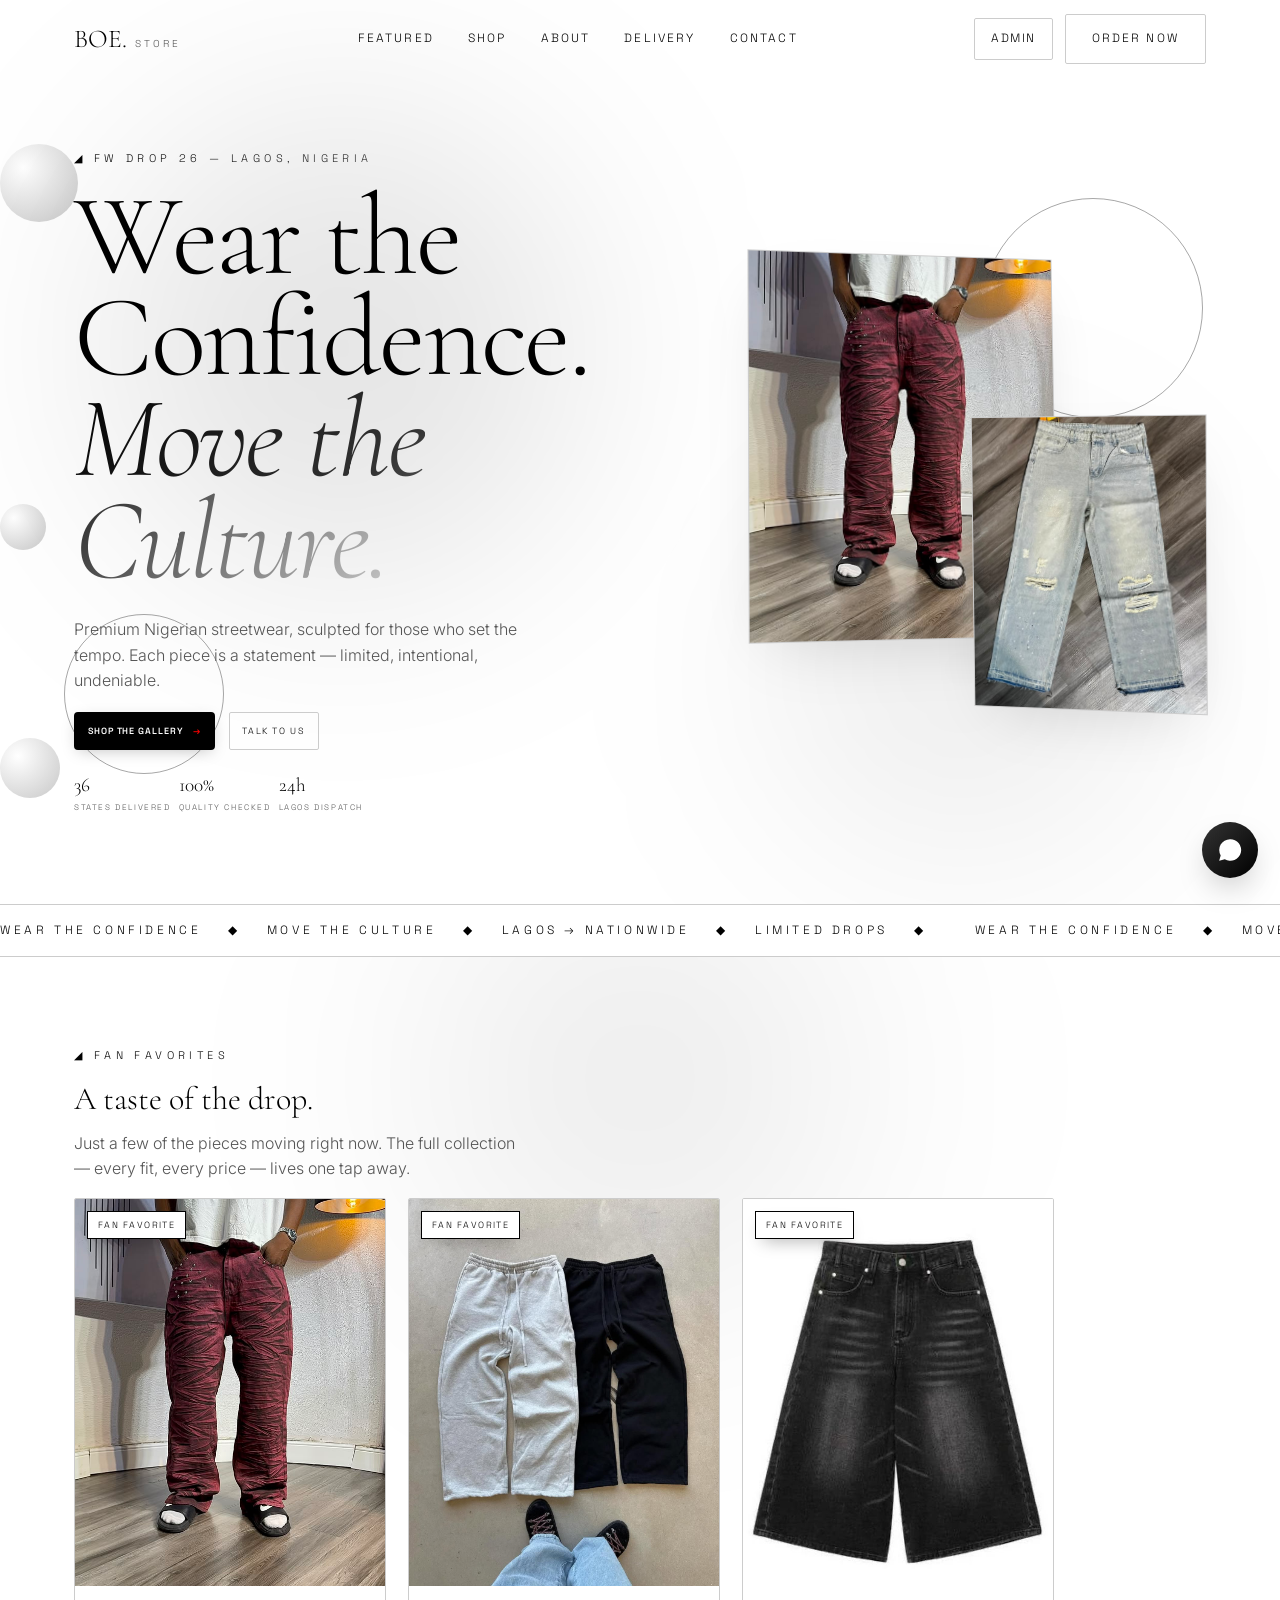
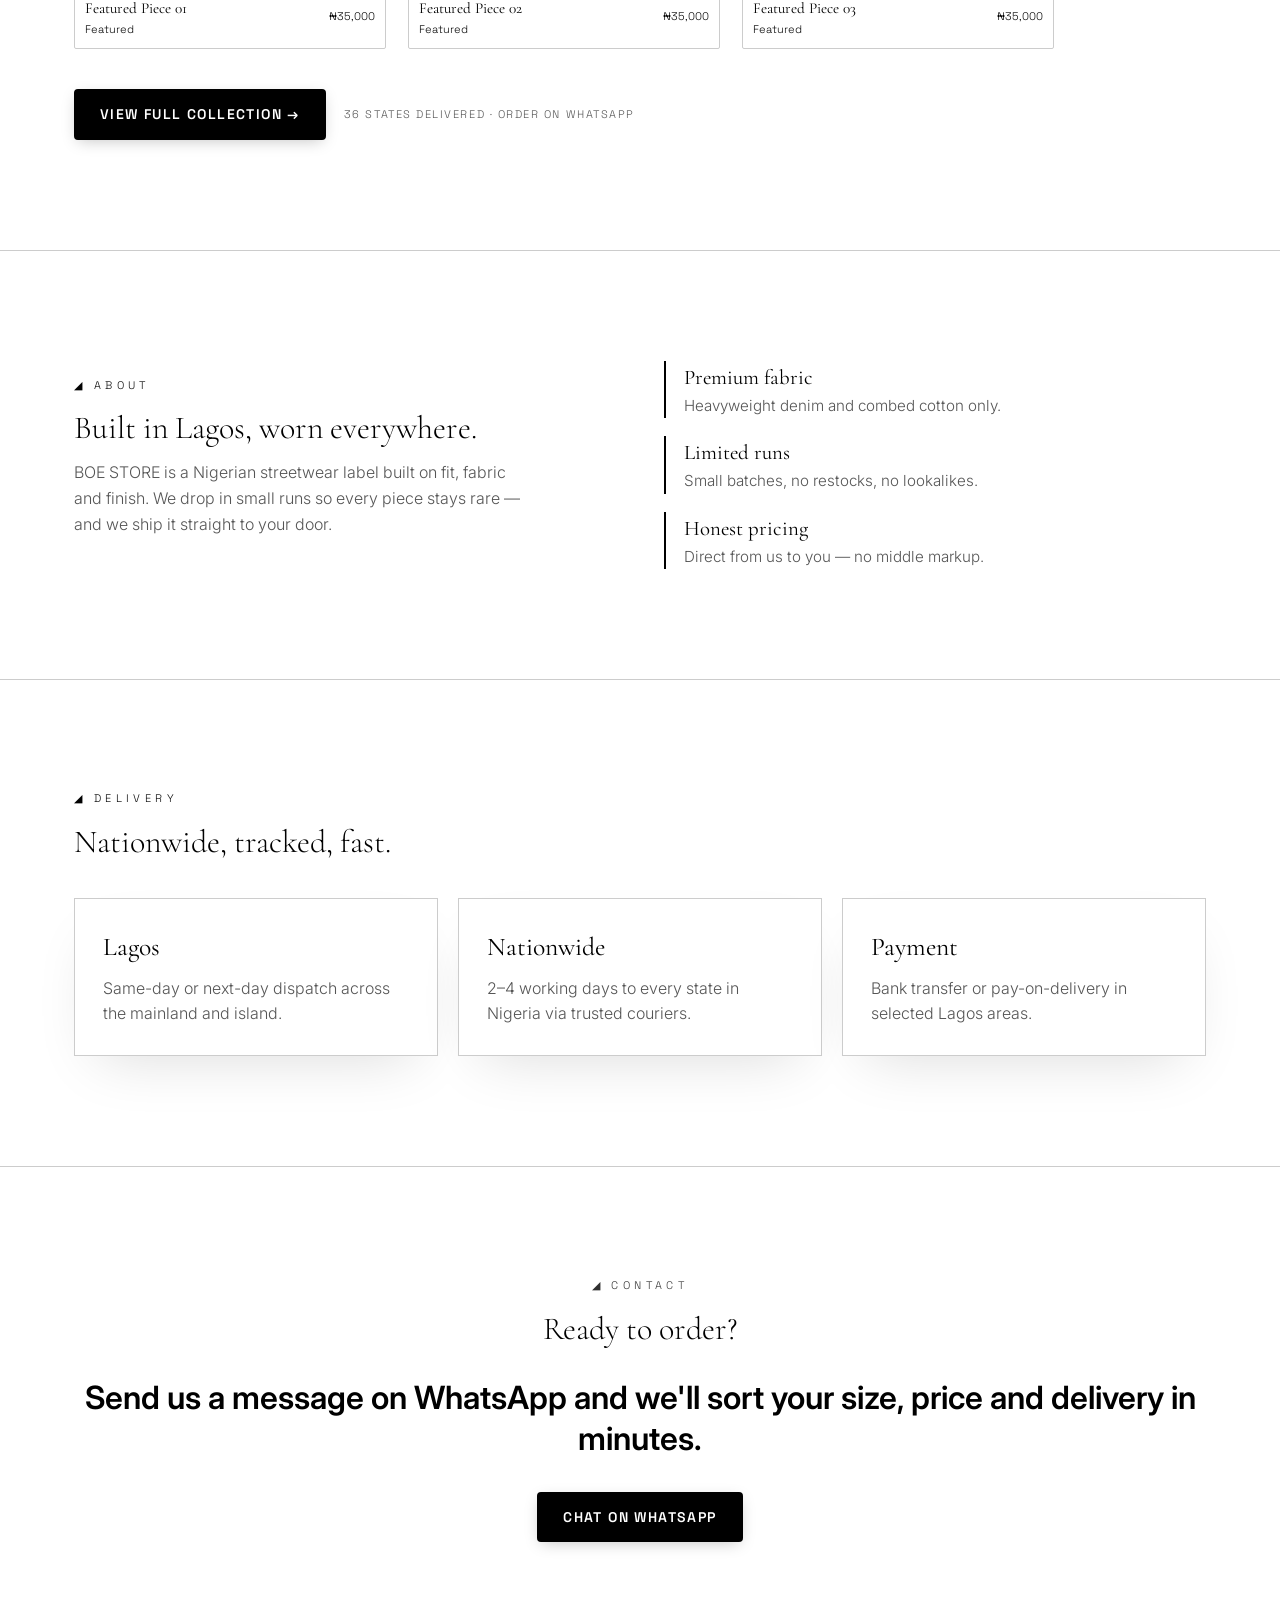
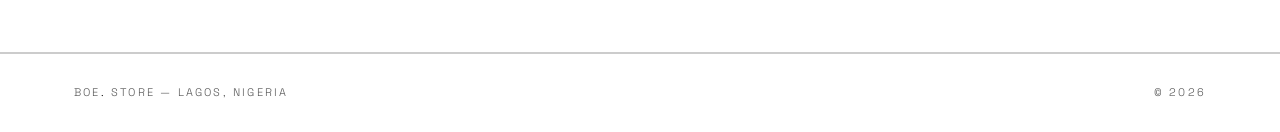
==== commit c6bb6474: "Premium finishing touches: optimized animations, improved transitions, accessibility enhancements, p" ====
--- a/index.html
+++ b/index.html
@@ -8,8 +8,12 @@
 <meta property="og:title" content="BOE STORE — Premium Nigerian Streetwear" />
 <meta property="og:description" content="Wear the Confidence. Move the Culture. Premium streetwear, delivered nationwide." />
 <meta property="og:type" content="website" />
+<meta name="theme-color" content="#ffffff" />
 <link rel="preconnect" href="https://fonts.googleapis.com" />
 <link rel="preconnect" href="https://fonts.gstatic.com" crossorigin />
+<link rel="dns-prefetch" href="https://wa.me" />
+<link rel="prefetch" href="shop.html" />
+<link rel="preload" as="style" href="style.css" />
 <link rel="stylesheet" href="https://fonts.googleapis.com/css2?family=Cormorant+Garamond:ital,wght@0,300;0,400;1,300&family=Inter:wght@300;400;500&family=Space+Grotesk:wght@400;500&display=swap" />
 <link rel="stylesheet" href="style.css" />
 </head>
--- a/style.css
+++ b/style.css
@@ -1,39 +1,41 @@
 :root {
-  /* Core cinematic B&W - Sharp contrast */
-  --boe-black-void: #000000;      /* deepest background - pure black */
-  --boe-black-rich: #0d0d0d;      /* primary surface */
-  --boe-black-soft: #161616;      /* cards/panels */
-  --boe-charcoal: #2a2a2a;        /* borders, dividers */
-
-  --boe-gray-dark: #404040;       /* muted text, disabled */
-  --boe-gray-mid: #707070;        /* secondary text */
-  --boe-gray-light: #b0b0b0;      /* placeholder/hints */
-  --boe-gray-fog: #e0e0e0;        /* faint UI lines */
-
-  --boe-white-smoke: #f0f0f0;     /* body text on dark */
-  --boe-white-pure: #ffffff;      /* headlines, highlights - pure white */
-
-  /* Accent — cinematic grain/glow, keeps it from feeling flat */
-  --boe-grain: rgba(255, 255, 255, 0.05);
-  --boe-vignette: rgba(0, 0, 0, 0.65);
+  /* Core Light Theme - White background with black accents */
+  --boe-black-void: #ffffff;      /* deepest background - pure white */
+  --boe-black-rich: #f5f5f5;      /* primary surface - light gray */
+  --boe-black-soft: #ffffff;      /* cards/panels - white */
+  --boe-charcoal: #000000;        /* borders, dividers - black */
+
+  --boe-gray-dark: #666666;       /* muted text, disabled */
+  --boe-gray-mid: #555555;        /* secondary text */
+  --boe-gray-light: #999999;      /* placeholder/hints */
+  --boe-gray-fog: #cccccc;        /* faint UI lines */
+
+  --boe-white-smoke: #000000;     /* body text on light */
+  --boe-white-pure: #000000;      /* headlines, highlights - black */
+
+  /* Accent — black instead of gold */
+  --boe-grain: rgba(0, 0, 0, 0.03);
+  --boe-vignette: rgba(255, 255, 255, 0.65);
+  --gradient-gold-fade: linear-gradient(135deg, #000000 0%, #333333 50%, #cccccc 100%);
+  --gradient-black-fade: linear-gradient(135deg, #000000 0%, #333333 50%, #ffffff 100%);
 
   /* Legacy aliases for compatibility */
-  --bg: #000000;
-  --fg: #ffffff;
-  --muted: #707070;
-  --card: #161616;
-  --border: #2a2a2a;
-  --gold: #b8862a;
-  --gold-soft: #e6c25f;
-  --gradient-gold: linear-gradient(135deg, #e6c25f, #b8862a);
-  --shadow-deep: 0 24px 60px -24px rgba(0, 0, 0, 0.7);
+  --bg: #ffffff;
+  --fg: #000000;
+  --muted: #555555;
+  --card: #ffffff;
+  --border: #cccccc;
+  --gold: #000000;
+  --gold-soft: #333333;
+  --gradient-gold: linear-gradient(135deg, #333333, #000000);
+  --shadow-deep: 0 24px 60px -24px rgba(0, 0, 0, 0.15);
   --font-display: "Cormorant Garamond", Georgia, serif;
   --font-sans: "Inter", system-ui, sans-serif;
   --font-mono: "Space Grotesk", ui-monospace, monospace;
 }
 
 * { box-sizing: border-box; }
-html { scroll-behavior: smooth; }
+html { scroll-behavior: smooth; scroll-padding-top: 84px; }
 body {
   margin: 0;
   background: var(--bg);
@@ -44,8 +46,11 @@
   overflow-x: hidden;
   -webkit-font-smoothing: antialiased;
   -moz-osx-font-smoothing: grayscale;
-}
-img { display: block; max-width: 100%; }
+  transition: background-color .3s ease, color .3s ease;
+}
+img { display: block; max-width: 100%; height: auto; }
+img[loading="lazy"] { background: #f5f5f5; min-height: 200px; }
+img:not([src]) { visibility: hidden; }
 a { color: inherit; text-decoration: none; }
 button, input, select { font: inherit; }
 
@@ -57,8 +62,20 @@
   font-size: 11px;
   letter-spacing: .4em;
   text-transform: uppercase;
-  color: var(--gold);
+  background: var(--gradient-gold-fade);
+  -webkit-background-clip: text;
+  background-clip: text;
+  color: transparent;
   margin: 0 0 18px;
+}
+
+/* Admin panel heading - dark for visibility on white background */
+.admin-panel .eyebrow {
+  background: none;
+  -webkit-background-clip: unset;
+  background-clip: unset;
+  color: #000000;
+  font-weight: 700;
 }
 h1 {
   font-family: var(--font-display);
@@ -78,7 +95,7 @@
 h3 { font-family: var(--font-display); font-weight: 400; font-size: 1.6rem; margin: 0 0 8px; }
 h4 { font-family: var(--font-display); font-size: 1.5rem; margin: 0 0 18px; }
 .gold-text {
-  background: var(--gradient-gold);
+  background: var(--gradient-gold-fade);
   -webkit-background-clip: text;
   background-clip: text;
   color: transparent;
@@ -100,14 +117,15 @@
   text-transform: uppercase;
   padding: 14px 26px;
   cursor: pointer;
-  transition: all .3s ease;
+  transition: all .25s cubic-bezier(.4, 0, .2, 1);
   border: 1px solid transparent;
+  border-radius: 2px;
+  position: relative;
 }
 .btn-gold {
   background: var(--gradient-gold);
   color: #ffffff;
-  box-shadow: 0 12px 30px -12px rgba(0, 0, 0, .35);
-  position: relative;
+  box-shadow: 0 4px 16px -4px rgba(0, 0, 0, .25);
   overflow: hidden;
 }
 .btn-gold::after {
@@ -115,12 +133,15 @@
   position: absolute; inset: 0;
   background: linear-gradient(120deg, transparent 30%, rgba(255,255,255,.55) 50%, transparent 70%);
   transform: translateX(-120%);
-  transition: transform .6s ease;
+  transition: transform .5s ease;
 }
 .btn-gold:hover::after { transform: translateX(120%); }
-.btn-gold:hover { transform: translateY(-2px); filter: brightness(1.05); }
+.btn-gold:hover { transform: translateY(-1px); box-shadow: 0 8px 24px -6px rgba(0, 0, 0, .35); }
+.btn-gold:active { transform: translateY(0); }
 .btn-outline { border-color: var(--border); background: transparent; color: var(--boe-white-pure); }
-.btn-outline:hover { border-color: var(--gold); color: var(--gold); }
+.btn-outline:hover { border-color: var(--gold); color: var(--gold); background: rgba(0, 0, 0, .02); }
+.btn-outline:focus-visible { outline: 2px solid var(--gold); outline-offset: 2px; }
+.btn-gold:focus-visible { outline: 2px solid rgba(255, 255, 255, .5); outline-offset: 2px; }
 .lg { padding: 16px 34px; }
 .btn-mini { padding: 10px 16px; letter-spacing: .12em; }
 
@@ -130,20 +151,22 @@
 /* Nav */
 #nav {
   position: fixed; inset: 0 0 auto 0; z-index: 50;
-  transition: background .4s ease, border-color .4s ease;
+  transition: background .3s cubic-bezier(.4, 0, .2, 1), border-color .3s ease;
   border-bottom: 1px solid transparent;
 }
 #nav.scrolled {
-  background: rgba(13, 13, 13, .95);
+  background: rgba(255, 255, 255, .95);
   backdrop-filter: blur(16px);
   border-bottom-color: var(--border);
 }
 .nav-inner { height: 78px; display: flex; align-items: center; justify-content: space-between; gap: 20px; }
-.logo { font-family: var(--font-display); font-size: 1.6rem; }
+.logo { font-family: var(--font-display); font-size: 1.6rem; transition: color .3s ease; }
+.logo:hover { color: var(--gold); }
 .logo em { font-family: var(--font-mono); font-style: normal; font-size: 10px; letter-spacing: .3em; text-transform: uppercase; color: var(--muted); margin-left: 8px; }
 .nav-links { display: none; gap: 34px; list-style: none; margin: 0; padding: 0; font-family: var(--font-mono); font-size: 12px; letter-spacing: .18em; text-transform: uppercase; }
-.nav-links a { color: var(--boe-white-smoke); }
+.nav-links a { color: var(--boe-white-smoke); transition: color .2s ease; }
 .nav-links a:hover { color: var(--gold); }
+.nav-links a:focus-visible { outline: 2px solid var(--gold); outline-offset: 4px; }
 .nav-actions { display: flex; align-items: center; gap: 12px; }
 .nav-toggle { display: none; }
 @media (min-width: 860px) { .nav-links { display: flex; } }
@@ -176,7 +199,7 @@
 .marquee-track span { display: inline-flex; gap: 48px; }
 
 /* Sections */
-.section { padding: 110px 0; position: relative; z-index: 1; }
+.section { padding: 110px 0; position: relative; z-index: 1; transition: background-color .3s ease; }
 .section.alt { background: var(--card); border-block: 1px solid var(--border); }
 .two-col { display: grid; gap: 48px; }
 @media (min-width: 900px) { .two-col { grid-template-columns: 1fr 1fr; align-items: center; } }
@@ -189,6 +212,16 @@
 .cards article { background: var(--card); border: 1px solid var(--border); padding: 28px; box-shadow: var(--shadow-deep); }
 .cards p { color: var(--muted); margin: 0; }
 
+/* Contact section message */
+#contact .lede {
+  font-size: 2rem;
+  font-weight: 600;
+  line-height: 1.3;
+  max-width: 60ch;
+  margin: 32px auto;
+  color: var(--boe-white-pure);
+}
+
 /* Featured teaser section (home page) */
 .featured-section { position: relative; overflow: hidden; padding-top: 90px; }
 .featured-section .glow.g3 {
@@ -203,14 +236,14 @@
 .filters { display: flex; flex-wrap: wrap; gap: 10px; margin: 34px 0 28px; }
 .filters button {
   font-family: var(--font-mono); font-size: 11px; letter-spacing: .18em; text-transform: uppercase;
-  padding: 10px 18px; background: transparent; border: 1px solid var(--border); color: var(--muted); cursor: pointer; transition: all .25s;
-}
-.filters button:hover { border-color: var(--gold); color: var(--gold); }
-.filters button.active { background: var(--gradient-gold); border-color: transparent; color: #ffffff; }
+  padding: 10px 18px; background: transparent; border: 1px solid var(--border); color: var(--muted); cursor: pointer; transition: all .2s cubic-bezier(.4, 0, .2, 1); border-radius: 2px;
+}
+.filters button:hover { border-color: var(--gold); color: var(--gold); background: rgba(0, 0, 0, .02); }
+.filters button.active { background: var(--gradient-gold); border-color: transparent; color: #ffffff; box-shadow: 0 4px 12px -4px rgba(0, 0, 0, .2); }
 
 .grid { display: grid; gap: 22px; grid-template-columns: repeat(auto-fill, minmax(230px, 1fr)); perspective: 1200px; }
-.tile { background: var(--card); border: 1px solid var(--border); cursor: pointer; overflow: hidden; transition: transform .35s ease, box-shadow .35s ease; transform-style: preserve-3d; }
-.tile:hover { box-shadow: var(--shadow-deep); border-color: var(--gold-soft); }
+.tile { background: var(--card); border: 1px solid var(--border); cursor: pointer; overflow: hidden; transition: transform .28s cubic-bezier(.4, 0, .2, 1), box-shadow .28s ease, border-color .28s ease; transform-style: preserve-3d; border-radius: 2px; }
+.tile:hover { box-shadow: var(--shadow-deep); border-color: var(--gold-soft); transform: translateY(-4px); }
 .tile img { width: 100%; aspect-ratio: 4/5; object-fit: cover; transition: transform .6s ease; }
 .tile:hover img { transform: scale(1.06); }
 .tile-meta { padding: 14px 16px 18px; display: flex; justify-content: space-between; align-items: center; gap: 10px; }
@@ -231,99 +264,178 @@
 /* Modal */
 .modal, .admin-modal { position: fixed; inset: 0; z-index: 80; display: grid; place-items: center; padding: 20px; }
 .modal[hidden], .admin-modal[hidden] { display: none; }
-.modal-backdrop { position: absolute; inset: 0; background: rgba(255, 255, 255, .78); backdrop-filter: blur(6px); }
-.modal-card, .admin-panel { position: relative; background: var(--card); border: 1px solid var(--border); box-shadow: var(--shadow-deep); max-width: 760px; width: 100%; display: grid; animation: rise .35s ease both; }
+.modal-backdrop { position: absolute; inset: 0; background: rgba(255, 255, 255, .75); backdrop-filter: blur(6px); }
+.modal-card, .admin-panel { position: relative; background: var(--card); border: 1px solid var(--border); box-shadow: var(--shadow-deep); max-width: 760px; width: 100%; display: grid; animation: rise .3s cubic-bezier(.34, 1.56, .64, 1) both; border-radius: 2px; }
 @media (min-width: 720px) { .modal-card { grid-template-columns: 1fr 1fr; } }
-.modal-card img { width: 100%; height: 100%; max-height: 460px; object-fit: cover; }
+.modal-card img { width: 100%; height: 100%; min-height: 300px; max-height: 460px; object-fit: cover; background: #f5f5f5; border-radius: 2px; }
 .modal-body { padding: 32px; display: flex; flex-direction: column; justify-content: center; gap: 10px; }
-.modal-body h3 { margin: 0; font-size: 2rem; }
-.price { font-family: var(--font-mono); font-size: 1.4rem; color: var(--gold); margin: 0 0 12px; }
+.modal-body h3 { margin: 0; font-size: 2rem; color: var(--boe-white-pure); }
+.price { font-family: var(--font-mono); font-size: 1.4rem; background: var(--gradient-gold-fade); -webkit-background-clip: text; background-clip: text; color: transparent; margin: 0 0 12px; }
 .modal-body .btn-gold { align-self: flex-start; }
-.modal-close { position: absolute; top: 8px; right: 12px; z-index: 2; background: none; border: 0; font-size: 30px; line-height: 1; cursor: pointer; color: var(--boe-white-pure); }
+.modal-close { position: absolute; top: 8px; right: 12px; z-index: 2; background: none; border: 0; font-size: 30px; line-height: 1; cursor: pointer; color: #000000; transition: transform .2s; }
+.modal-close:hover { transform: scale(1.2); }
 
 /* Admin panel */
 .admin-panel {
-  max-width: 1080px;
-  padding: 26px 22px 18px;
-  border-radius: 18px;
+  max-width: 95vw;
+  max-height: 90vh;
+  padding: 18px 16px 14px;
+  border-radius: 12px;
+  display: flex;
+  flex-direction: column;
+  overflow: hidden;
+  background: #ffffff;
+  border: 2px solid #000000;
 }
 .admin-form {
   display: grid;
-  gap: 16px;
+  gap: 12px;
 }
 .admin-form label {
   display: grid;
-  gap: 8px;
+  gap: 5px;
   font-family: var(--font-mono);
-  font-size: 11px;
-  letter-spacing: .12em;
+  font-size: 10px;
+  letter-spacing: .1em;
   text-transform: uppercase;
-  color: var(--muted);
+  color: #333333;
 }
 .admin-form input, .admin-form select {
   width: 100%;
-  border: 1px solid var(--border);
-  background: var(--bg);
-  padding: 12px 14px;
-  color: var(--fg);
+  border: 1px solid #000000;
+  background: #ffffff;
+  padding: 10px 12px;
+  color: #000000;
   color-scheme: light;
-}
-.status-text { min-height: 20px; margin: 0; color: var(--gold); font-family: var(--font-mono); font-size: 11px; letter-spacing: .08em; }
+  font-size: 14px;
+}
+.status-text { min-height: 20px; margin: 0; color: #000000; font-family: var(--font-mono); font-size: 11px; letter-spacing: .08em; font-weight: 600; }
 .admin-head {
   display: flex;
   justify-content: space-between;
   align-items: center;
-  gap: 16px;
-  margin-bottom: 24px;
+  gap: 12px;
+  margin-bottom: 16px;
+  flex-wrap: wrap;
+  padding-bottom: 12px;
+  border-bottom: 2px solid #000000;
 }
 .admin-grid {
   display: grid;
-  gap: 24px;
+  gap: 16px;
+  flex: 1;
+  overflow: hidden;
+  grid-template-columns: 1fr;
 }
 @media (min-width: 980px) {
-  .admin-grid { grid-template-columns: .9fr 1.4fr; }
+  .admin-grid { grid-template-columns: .8fr 1.5fr; gap: 14px; }
 }
 .admin-card {
-  background: var(--bg);
-  border: 1px solid var(--border);
-  padding: 20px;
+  background: #f9f9f9;
+  border: 2px solid #000000;
+  padding: 14px;
+  overflow: hidden;
+  display: flex;
+  flex-direction: column;
+  box-shadow: 0 4px 12px rgba(0, 0, 0, .15);
 }
 .admin-item {
   display: grid;
-  grid-template-columns: 90px 1fr;
-  gap: 16px;
-  padding: 14px 0;
-  border-top: 1px solid var(--border);
+  grid-template-columns: 70px 1fr;
+  gap: 12px;
+  padding: 10px 0;
+  border-top: 1px solid #cccccc;
+  font-size: 0.9rem;
 }
 .admin-item:first-child { border-top: 0; }
-.admin-item-image { width: 90px; height: 110px; background: var(--card); border: 1px solid var(--border); overflow: hidden; }
-.admin-item-image img { width: 100%; height: 100%; object-fit: cover; }
-.admin-item-fields { display: grid; gap: 12px; }
+.admin-item-image { width: 70px; height: 85px; background: #f5f5f5; border: 2px solid #000000; overflow: hidden; border-radius: 3px; box-shadow: 0 2px 8px rgba(0, 0, 0, .2); flex-shrink: 0; }
+.admin-item-image img { width: 100%; height: 100%; object-fit: cover; display: block; }
+.admin-item-fields { display: grid; gap: 8px; grid-template-columns: repeat(auto-fit, minmax(120px, 1fr)); }
 .admin-item-fields label {
   display: grid;
-  gap: 6px;
+  gap: 4px;
   font-family: var(--font-mono);
-  font-size: 10px;
-  letter-spacing: .12em;
+  font-size: 9px;
+  letter-spacing: .08em;
   text-transform: uppercase;
-  color: var(--muted);
+  color: #333333;
 }
 .admin-item-fields input, .admin-item-fields select {
   width: 100%;
-  border: 1px solid var(--border);
-  background: #fff;
-  padding: 10px 12px;
-  color: #000;
+  border: 1px solid #000000;
+  background: #ffffff;
+  padding: 8px 10px;
+  color: #000000;
   color-scheme: light;
+  font-size: 13px;
 }
 .admin-item-actions {
   grid-column: 1 / -1;
   display: flex;
   justify-content: flex-end;
-  gap: 10px;
-  margin-top: 8px;
-}
-.admin-list-wrap { max-height: 560px; overflow-y: auto; }
+  gap: 8px;
+  margin-top: 6px;
+}
+
+/* Upload/Add button styling - VERY VISIBLE */
+.admin-form > button,
+button[type="submit"],
+.btn-gold {
+  background: #000000;
+  color: #ffffff;
+  border: 2px solid #000000;
+  padding: 12px 24px;
+  font-size: 14px;
+  font-weight: 600;
+  border-radius: 4px;
+  cursor: pointer;
+  transition: all .3s ease;
+  text-transform: uppercase;
+  letter-spacing: .1em;
+}
+
+.admin-form > button:hover,
+button[type="submit"]:hover {
+  background: #333333;
+  transform: scale(1.05);
+  box-shadow: 0 6px 16px rgba(0, 0, 0, .3);
+}
+
+/* Save/Delete buttons in inventory */
+.admin-item-actions button {
+  background: #000000;
+  color: #ffffff;
+  border: 1px solid #000000;
+  padding: 8px 14px;
+  font-size: 12px;
+  font-weight: 600;
+  border-radius: 3px;
+  cursor: pointer;
+  transition: all .2s ease;
+  text-transform: uppercase;
+  letter-spacing: .08em;
+}
+
+.admin-item-actions button:first-child {
+  background: #000000;
+  color: #ffffff;
+}
+
+.admin-item-actions button:last-child {
+  background: #ffffff;
+  color: #000000;
+  border: 2px solid #000000;
+}
+
+.admin-item-actions button:hover {
+  transform: translateY(-2px);
+  box-shadow: 0 4px 12px rgba(0, 0, 0, .2);
+}
+.admin-list-wrap { max-height: 560px; overflow-y: auto; overflow-x: hidden; scrollbar-width: thin; scrollbar-color: #000000 transparent; flex: 1; }
+.admin-list-wrap::-webkit-scrollbar { width: 8px; }
+.admin-list-wrap::-webkit-scrollbar-track { background: transparent; }
+.admin-list-wrap::-webkit-scrollbar-thumb { background: #000000; border-radius: 4px; }
+.admin-list-wrap::-webkit-scrollbar-thumb:hover { background: #333333; }
 
 /* Floating WhatsApp */
 .wa-float {
@@ -403,7 +515,7 @@
     display: none;
     gap: 0;
     padding: 8px;
-    background: rgba(22, 22, 22, .98);
+    background: rgba(255, 255, 255, .98);
     border: 1px solid var(--border);
     box-shadow: var(--shadow-deep);
   }
@@ -443,12 +555,17 @@
   .modal-body h3 { font-size: 1.5rem; margin-bottom: 12px; }
   .price { font-size: 1.3rem; margin-bottom: 16px; }
   .modal-body .btn-gold { width: 100%; }
-  .admin-panel { padding: 22px 16px 16px; }
-  .admin-item { grid-template-columns: 64px 1fr; gap: 10px; padding: 12px 0; }
-  .admin-item-image { width: 64px; height: 80px; }
-  .admin-item-actions { justify-content: stretch; }
-  .admin-item-actions > * { flex: 1; min-height: 40px; }
-  .admin-list-wrap { max-height: none; }
+  .admin-panel { padding: 14px 12px 12px; max-height: 85vh; }
+  .admin-grid { gap: 12px; }
+  .admin-card { padding: 12px; }
+  .admin-form { gap: 10px; }
+  .admin-form input, .admin-form select { padding: 9px 10px; font-size: 13px; }
+  .admin-head { margin-bottom: 12px; }
+  .admin-item { grid-template-columns: 55px 1fr; gap: 8px; padding: 8px 0; }
+  .admin-item-image { width: 55px; height: 70px; border-radius: 2px; }
+  .admin-item-actions { justify-content: stretch; gap: 6px; }
+  .admin-item-actions > * { flex: 1; min-height: 36px; font-size: 12px; padding: 8px 6px; }
+  .admin-list-wrap { max-height: 350px; overflow-y: auto; scrollbar-width: thin; scrollbar-color: var(--gold) transparent; }
   .wa-float { right: 16px; bottom: 16px; width: 52px; height: 52px; min-height: 52px; min-width: 52px; }
   footer { padding: 24px 0; }
   .foot { font-size: 9px; letter-spacing: .1em; }
@@ -469,6 +586,9 @@
   h2 { font-size: clamp(1.4rem, 8vw, 3rem); }
   .hero-cta > a { font-size: 10px; padding: 12px 16px; }
   .filters button { padding: 8px 10px; font-size: 9px; }
+  .modal-card, .admin-panel { max-height: calc(100dvh - 48px); }
+  .admin-item-image { width: 60px; height: 75px; }
+  .admin-list-wrap { max-height: 350px; }
   .modal-card img { max-height: 40vh; }
   .modal-body { padding: 18px 16px 20px; }
 }
@@ -481,6 +601,12 @@
   .nav-actions .btn-outline { padding: 8px 6px; font-size: 9px; }
   .eyebrow { font-size: 9px; letter-spacing: .2em; }
   h1 { font-size: clamp(1.6rem, 10vw, 3rem); line-height: 1; }
+  .admin-panel { padding: 10px 8px 8px; }
+  .admin-item { grid-template-columns: 50px 1fr; gap: 6px; }
+  .admin-item-image { width: 50px; height: 60px; }
+  .admin-item-fields { grid-template-columns: 1fr; }
+  .admin-item-actions button { font-size: 11px; padding: 6px 4px; min-height: 32px; }
+}
   h2 { font-size: clamp(1.2rem, 6vw, 2rem); }
   .stats { grid-template-columns: 1fr; gap: 8px; margin-top: 20px; }
   .stats dt { font-size: 1.2rem; }
--- a/style.css
+++ b/style.css
@@ -1,39 +1,41 @@
 :root {
-  /* Core cinematic B&W - Sharp contrast */
-  --boe-black-void: #000000;      /* deepest background - pure black */
-  --boe-black-rich: #0d0d0d;      /* primary surface */
-  --boe-black-soft: #161616;      /* cards/panels */
-  --boe-charcoal: #2a2a2a;        /* borders, dividers */
-
-  --boe-gray-dark: #404040;       /* muted text, disabled */
-  --boe-gray-mid: #707070;        /* secondary text */
-  --boe-gray-light: #b0b0b0;      /* placeholder/hints */
-  --boe-gray-fog: #e0e0e0;        /* faint UI lines */
-
-  --boe-white-smoke: #f0f0f0;     /* body text on dark */
-  --boe-white-pure: #ffffff;      /* headlines, highlights - pure white */
-
-  /* Accent — cinematic grain/glow, keeps it from feeling flat */
-  --boe-grain: rgba(255, 255, 255, 0.05);
-  --boe-vignette: rgba(0, 0, 0, 0.65);
+  /* Core Light Theme - White background with black accents */
+  --boe-black-void: #ffffff;      /* deepest background - pure white */
+  --boe-black-rich: #f5f5f5;      /* primary surface - light gray */
+  --boe-black-soft: #ffffff;      /* cards/panels - white */
+  --boe-charcoal: #000000;        /* borders, dividers - black */
+
+  --boe-gray-dark: #666666;       /* muted text, disabled */
+  --boe-gray-mid: #555555;        /* secondary text */
+  --boe-gray-light: #999999;      /* placeholder/hints */
+  --boe-gray-fog: #cccccc;        /* faint UI lines */
+
+  --boe-white-smoke: #000000;     /* body text on light */
+  --boe-white-pure: #000000;      /* headlines, highlights - black */
+
+  /* Accent — black instead of gold */
+  --boe-grain: rgba(0, 0, 0, 0.03);
+  --boe-vignette: rgba(255, 255, 255, 0.65);
+  --gradient-gold-fade: linear-gradient(135deg, #000000 0%, #333333 50%, #cccccc 100%);
+  --gradient-black-fade: linear-gradient(135deg, #000000 0%, #333333 50%, #ffffff 100%);
 
   /* Legacy aliases for compatibility */
-  --bg: #000000;
-  --fg: #ffffff;
-  --muted: #707070;
-  --card: #161616;
-  --border: #2a2a2a;
-  --gold: #b8862a;
-  --gold-soft: #e6c25f;
-  --gradient-gold: linear-gradient(135deg, #e6c25f, #b8862a);
-  --shadow-deep: 0 24px 60px -24px rgba(0, 0, 0, 0.7);
+  --bg: #ffffff;
+  --fg: #000000;
+  --muted: #555555;
+  --card: #ffffff;
+  --border: #cccccc;
+  --gold: #000000;
+  --gold-soft: #333333;
+  --gradient-gold: linear-gradient(135deg, #333333, #000000);
+  --shadow-deep: 0 24px 60px -24px rgba(0, 0, 0, 0.15);
   --font-display: "Cormorant Garamond", Georgia, serif;
   --font-sans: "Inter", system-ui, sans-serif;
   --font-mono: "Space Grotesk", ui-monospace, monospace;
 }
 
 * { box-sizing: border-box; }
-html { scroll-behavior: smooth; }
+html { scroll-behavior: smooth; scroll-padding-top: 84px; }
 body {
   margin: 0;
   background: var(--bg);
@@ -44,8 +46,11 @@
   overflow-x: hidden;
   -webkit-font-smoothing: antialiased;
   -moz-osx-font-smoothing: grayscale;
-}
-img { display: block; max-width: 100%; }
+  transition: background-color .3s ease, color .3s ease;
+}
+img { display: block; max-width: 100%; height: auto; }
+img[loading="lazy"] { background: #f5f5f5; min-height: 200px; }
+img:not([src]) { visibility: hidden; }
 a { color: inherit; text-decoration: none; }
 button, input, select { font: inherit; }
 
@@ -57,8 +62,20 @@
   font-size: 11px;
   letter-spacing: .4em;
   text-transform: uppercase;
-  color: var(--gold);
+  background: var(--gradient-gold-fade);
+  -webkit-background-clip: text;
+  background-clip: text;
+  color: transparent;
   margin: 0 0 18px;
+}
+
+/* Admin panel heading - dark for visibility on white background */
+.admin-panel .eyebrow {
+  background: none;
+  -webkit-background-clip: unset;
+  background-clip: unset;
+  color: #000000;
+  font-weight: 700;
 }
 h1 {
   font-family: var(--font-display);
@@ -78,7 +95,7 @@
 h3 { font-family: var(--font-display); font-weight: 400; font-size: 1.6rem; margin: 0 0 8px; }
 h4 { font-family: var(--font-display); font-size: 1.5rem; margin: 0 0 18px; }
 .gold-text {
-  background: var(--gradient-gold);
+  background: var(--gradient-gold-fade);
   -webkit-background-clip: text;
   background-clip: text;
   color: transparent;
@@ -100,14 +117,15 @@
   text-transform: uppercase;
   padding: 14px 26px;
   cursor: pointer;
-  transition: all .3s ease;
+  transition: all .25s cubic-bezier(.4, 0, .2, 1);
   border: 1px solid transparent;
+  border-radius: 2px;
+  position: relative;
 }
 .btn-gold {
   background: var(--gradient-gold);
   color: #ffffff;
-  box-shadow: 0 12px 30px -12px rgba(0, 0, 0, .35);
-  position: relative;
+  box-shadow: 0 4px 16px -4px rgba(0, 0, 0, .25);
   overflow: hidden;
 }
 .btn-gold::after {
@@ -115,12 +133,15 @@
   position: absolute; inset: 0;
   background: linear-gradient(120deg, transparent 30%, rgba(255,255,255,.55) 50%, transparent 70%);
   transform: translateX(-120%);
-  transition: transform .6s ease;
+  transition: transform .5s ease;
 }
 .btn-gold:hover::after { transform: translateX(120%); }
-.btn-gold:hover { transform: translateY(-2px); filter: brightness(1.05); }
+.btn-gold:hover { transform: translateY(-1px); box-shadow: 0 8px 24px -6px rgba(0, 0, 0, .35); }
+.btn-gold:active { transform: translateY(0); }
 .btn-outline { border-color: var(--border); background: transparent; color: var(--boe-white-pure); }
-.btn-outline:hover { border-color: var(--gold); color: var(--gold); }
+.btn-outline:hover { border-color: var(--gold); color: var(--gold); background: rgba(0, 0, 0, .02); }
+.btn-outline:focus-visible { outline: 2px solid var(--gold); outline-offset: 2px; }
+.btn-gold:focus-visible { outline: 2px solid rgba(255, 255, 255, .5); outline-offset: 2px; }
 .lg { padding: 16px 34px; }
 .btn-mini { padding: 10px 16px; letter-spacing: .12em; }
 
@@ -130,20 +151,22 @@
 /* Nav */
 #nav {
   position: fixed; inset: 0 0 auto 0; z-index: 50;
-  transition: background .4s ease, border-color .4s ease;
+  transition: background .3s cubic-bezier(.4, 0, .2, 1), border-color .3s ease;
   border-bottom: 1px solid transparent;
 }
 #nav.scrolled {
-  background: rgba(13, 13, 13, .95);
+  background: rgba(255, 255, 255, .95);
   backdrop-filter: blur(16px);
   border-bottom-color: var(--border);
 }
 .nav-inner { height: 78px; display: flex; align-items: center; justify-content: space-between; gap: 20px; }
-.logo { font-family: var(--font-display); font-size: 1.6rem; }
+.logo { font-family: var(--font-display); font-size: 1.6rem; transition: color .3s ease; }
+.logo:hover { color: var(--gold); }
 .logo em { font-family: var(--font-mono); font-style: normal; font-size: 10px; letter-spacing: .3em; text-transform: uppercase; color: var(--muted); margin-left: 8px; }
 .nav-links { display: none; gap: 34px; list-style: none; margin: 0; padding: 0; font-family: var(--font-mono); font-size: 12px; letter-spacing: .18em; text-transform: uppercase; }
-.nav-links a { color: var(--boe-white-smoke); }
+.nav-links a { color: var(--boe-white-smoke); transition: color .2s ease; }
 .nav-links a:hover { color: var(--gold); }
+.nav-links a:focus-visible { outline: 2px solid var(--gold); outline-offset: 4px; }
 .nav-actions { display: flex; align-items: center; gap: 12px; }
 .nav-toggle { display: none; }
 @media (min-width: 860px) { .nav-links { display: flex; } }
@@ -176,7 +199,7 @@
 .marquee-track span { display: inline-flex; gap: 48px; }
 
 /* Sections */
-.section { padding: 110px 0; position: relative; z-index: 1; }
+.section { padding: 110px 0; position: relative; z-index: 1; transition: background-color .3s ease; }
 .section.alt { background: var(--card); border-block: 1px solid var(--border); }
 .two-col { display: grid; gap: 48px; }
 @media (min-width: 900px) { .two-col { grid-template-columns: 1fr 1fr; align-items: center; } }
@@ -189,6 +212,16 @@
 .cards article { background: var(--card); border: 1px solid var(--border); padding: 28px; box-shadow: var(--shadow-deep); }
 .cards p { color: var(--muted); margin: 0; }
 
+/* Contact section message */
+#contact .lede {
+  font-size: 2rem;
+  font-weight: 600;
+  line-height: 1.3;
+  max-width: 60ch;
+  margin: 32px auto;
+  color: var(--boe-white-pure);
+}
+
 /* Featured teaser section (home page) */
 .featured-section { position: relative; overflow: hidden; padding-top: 90px; }
 .featured-section .glow.g3 {
@@ -203,14 +236,14 @@
 .filters { display: flex; flex-wrap: wrap; gap: 10px; margin: 34px 0 28px; }
 .filters button {
   font-family: var(--font-mono); font-size: 11px; letter-spacing: .18em; text-transform: uppercase;
-  padding: 10px 18px; background: transparent; border: 1px solid var(--border); color: var(--muted); cursor: pointer; transition: all .25s;
-}
-.filters button:hover { border-color: var(--gold); color: var(--gold); }
-.filters button.active { background: var(--gradient-gold); border-color: transparent; color: #ffffff; }
+  padding: 10px 18px; background: transparent; border: 1px solid var(--border); color: var(--muted); cursor: pointer; transition: all .2s cubic-bezier(.4, 0, .2, 1); border-radius: 2px;
+}
+.filters button:hover { border-color: var(--gold); color: var(--gold); background: rgba(0, 0, 0, .02); }
+.filters button.active { background: var(--gradient-gold); border-color: transparent; color: #ffffff; box-shadow: 0 4px 12px -4px rgba(0, 0, 0, .2); }
 
 .grid { display: grid; gap: 22px; grid-template-columns: repeat(auto-fill, minmax(230px, 1fr)); perspective: 1200px; }
-.tile { background: var(--card); border: 1px solid var(--border); cursor: pointer; overflow: hidden; transition: transform .35s ease, box-shadow .35s ease; transform-style: preserve-3d; }
-.tile:hover { box-shadow: var(--shadow-deep); border-color: var(--gold-soft); }
+.tile { background: var(--card); border: 1px solid var(--border); cursor: pointer; overflow: hidden; transition: transform .28s cubic-bezier(.4, 0, .2, 1), box-shadow .28s ease, border-color .28s ease; transform-style: preserve-3d; border-radius: 2px; }
+.tile:hover { box-shadow: var(--shadow-deep); border-color: var(--gold-soft); transform: translateY(-4px); }
 .tile img { width: 100%; aspect-ratio: 4/5; object-fit: cover; transition: transform .6s ease; }
 .tile:hover img { transform: scale(1.06); }
 .tile-meta { padding: 14px 16px 18px; display: flex; justify-content: space-between; align-items: center; gap: 10px; }
@@ -231,99 +264,178 @@
 /* Modal */
 .modal, .admin-modal { position: fixed; inset: 0; z-index: 80; display: grid; place-items: center; padding: 20px; }
 .modal[hidden], .admin-modal[hidden] { display: none; }
-.modal-backdrop { position: absolute; inset: 0; background: rgba(255, 255, 255, .78); backdrop-filter: blur(6px); }
-.modal-card, .admin-panel { position: relative; background: var(--card); border: 1px solid var(--border); box-shadow: var(--shadow-deep); max-width: 760px; width: 100%; display: grid; animation: rise .35s ease both; }
+.modal-backdrop { position: absolute; inset: 0; background: rgba(255, 255, 255, .75); backdrop-filter: blur(6px); }
+.modal-card, .admin-panel { position: relative; background: var(--card); border: 1px solid var(--border); box-shadow: var(--shadow-deep); max-width: 760px; width: 100%; display: grid; animation: rise .3s cubic-bezier(.34, 1.56, .64, 1) both; border-radius: 2px; }
 @media (min-width: 720px) { .modal-card { grid-template-columns: 1fr 1fr; } }
-.modal-card img { width: 100%; height: 100%; max-height: 460px; object-fit: cover; }
+.modal-card img { width: 100%; height: 100%; min-height: 300px; max-height: 460px; object-fit: cover; background: #f5f5f5; border-radius: 2px; }
 .modal-body { padding: 32px; display: flex; flex-direction: column; justify-content: center; gap: 10px; }
-.modal-body h3 { margin: 0; font-size: 2rem; }
-.price { font-family: var(--font-mono); font-size: 1.4rem; color: var(--gold); margin: 0 0 12px; }
+.modal-body h3 { margin: 0; font-size: 2rem; color: var(--boe-white-pure); }
+.price { font-family: var(--font-mono); font-size: 1.4rem; background: var(--gradient-gold-fade); -webkit-background-clip: text; background-clip: text; color: transparent; margin: 0 0 12px; }
 .modal-body .btn-gold { align-self: flex-start; }
-.modal-close { position: absolute; top: 8px; right: 12px; z-index: 2; background: none; border: 0; font-size: 30px; line-height: 1; cursor: pointer; color: var(--boe-white-pure); }
+.modal-close { position: absolute; top: 8px; right: 12px; z-index: 2; background: none; border: 0; font-size: 30px; line-height: 1; cursor: pointer; color: #000000; transition: transform .2s; }
+.modal-close:hover { transform: scale(1.2); }
 
 /* Admin panel */
 .admin-panel {
-  max-width: 1080px;
-  padding: 26px 22px 18px;
-  border-radius: 18px;
+  max-width: 95vw;
+  max-height: 90vh;
+  padding: 18px 16px 14px;
+  border-radius: 12px;
+  display: flex;
+  flex-direction: column;
+  overflow: hidden;
+  background: #ffffff;
+  border: 2px solid #000000;
 }
 .admin-form {
   display: grid;
-  gap: 16px;
+  gap: 12px;
 }
 .admin-form label {
   display: grid;
-  gap: 8px;
+  gap: 5px;
   font-family: var(--font-mono);
-  font-size: 11px;
-  letter-spacing: .12em;
+  font-size: 10px;
+  letter-spacing: .1em;
   text-transform: uppercase;
-  color: var(--muted);
+  color: #333333;
 }
 .admin-form input, .admin-form select {
   width: 100%;
-  border: 1px solid var(--border);
-  background: var(--bg);
-  padding: 12px 14px;
-  color: var(--fg);
+  border: 1px solid #000000;
+  background: #ffffff;
+  padding: 10px 12px;
+  color: #000000;
   color-scheme: light;
-}
-.status-text { min-height: 20px; margin: 0; color: var(--gold); font-family: var(--font-mono); font-size: 11px; letter-spacing: .08em; }
+  font-size: 14px;
+}
+.status-text { min-height: 20px; margin: 0; color: #000000; font-family: var(--font-mono); font-size: 11px; letter-spacing: .08em; font-weight: 600; }
 .admin-head {
   display: flex;
   justify-content: space-between;
   align-items: center;
-  gap: 16px;
-  margin-bottom: 24px;
+  gap: 12px;
+  margin-bottom: 16px;
+  flex-wrap: wrap;
+  padding-bottom: 12px;
+  border-bottom: 2px solid #000000;
 }
 .admin-grid {
   display: grid;
-  gap: 24px;
+  gap: 16px;
+  flex: 1;
+  overflow: hidden;
+  grid-template-columns: 1fr;
 }
 @media (min-width: 980px) {
-  .admin-grid { grid-template-columns: .9fr 1.4fr; }
+  .admin-grid { grid-template-columns: .8fr 1.5fr; gap: 14px; }
 }
 .admin-card {
-  background: var(--bg);
-  border: 1px solid var(--border);
-  padding: 20px;
+  background: #f9f9f9;
+  border: 2px solid #000000;
+  padding: 14px;
+  overflow: hidden;
+  display: flex;
+  flex-direction: column;
+  box-shadow: 0 4px 12px rgba(0, 0, 0, .15);
 }
 .admin-item {
   display: grid;
-  grid-template-columns: 90px 1fr;
-  gap: 16px;
-  padding: 14px 0;
-  border-top: 1px solid var(--border);
+  grid-template-columns: 70px 1fr;
+  gap: 12px;
+  padding: 10px 0;
+  border-top: 1px solid #cccccc;
+  font-size: 0.9rem;
 }
 .admin-item:first-child { border-top: 0; }
-.admin-item-image { width: 90px; height: 110px; background: var(--card); border: 1px solid var(--border); overflow: hidden; }
-.admin-item-image img { width: 100%; height: 100%; object-fit: cover; }
-.admin-item-fields { display: grid; gap: 12px; }
+.admin-item-image { width: 70px; height: 85px; background: #f5f5f5; border: 2px solid #000000; overflow: hidden; border-radius: 3px; box-shadow: 0 2px 8px rgba(0, 0, 0, .2); flex-shrink: 0; }
+.admin-item-image img { width: 100%; height: 100%; object-fit: cover; display: block; }
+.admin-item-fields { display: grid; gap: 8px; grid-template-columns: repeat(auto-fit, minmax(120px, 1fr)); }
 .admin-item-fields label {
   display: grid;
-  gap: 6px;
+  gap: 4px;
   font-family: var(--font-mono);
-  font-size: 10px;
-  letter-spacing: .12em;
+  font-size: 9px;
+  letter-spacing: .08em;
   text-transform: uppercase;
-  color: var(--muted);
+  color: #333333;
 }
 .admin-item-fields input, .admin-item-fields select {
   width: 100%;
-  border: 1px solid var(--border);
-  background: #fff;
-  padding: 10px 12px;
-  color: #000;
+  border: 1px solid #000000;
+  background: #ffffff;
+  padding: 8px 10px;
+  color: #000000;
   color-scheme: light;
+  font-size: 13px;
 }
 .admin-item-actions {
   grid-column: 1 / -1;
   display: flex;
   justify-content: flex-end;
-  gap: 10px;
-  margin-top: 8px;
-}
-.admin-list-wrap { max-height: 560px; overflow-y: auto; }
+  gap: 8px;
+  margin-top: 6px;
+}
+
+/* Upload/Add button styling - VERY VISIBLE */
+.admin-form > button,
+button[type="submit"],
+.btn-gold {
+  background: #000000;
+  color: #ffffff;
+  border: 2px solid #000000;
+  padding: 12px 24px;
+  font-size: 14px;
+  font-weight: 600;
+  border-radius: 4px;
+  cursor: pointer;
+  transition: all .3s ease;
+  text-transform: uppercase;
+  letter-spacing: .1em;
+}
+
+.admin-form > button:hover,
+button[type="submit"]:hover {
+  background: #333333;
+  transform: scale(1.05);
+  box-shadow: 0 6px 16px rgba(0, 0, 0, .3);
+}
+
+/* Save/Delete buttons in inventory */
+.admin-item-actions button {
+  background: #000000;
+  color: #ffffff;
+  border: 1px solid #000000;
+  padding: 8px 14px;
+  font-size: 12px;
+  font-weight: 600;
+  border-radius: 3px;
+  cursor: pointer;
+  transition: all .2s ease;
+  text-transform: uppercase;
+  letter-spacing: .08em;
+}
+
+.admin-item-actions button:first-child {
+  background: #000000;
+  color: #ffffff;
+}
+
+.admin-item-actions button:last-child {
+  background: #ffffff;
+  color: #000000;
+  border: 2px solid #000000;
+}
+
+.admin-item-actions button:hover {
+  transform: translateY(-2px);
+  box-shadow: 0 4px 12px rgba(0, 0, 0, .2);
+}
+.admin-list-wrap { max-height: 560px; overflow-y: auto; overflow-x: hidden; scrollbar-width: thin; scrollbar-color: #000000 transparent; flex: 1; }
+.admin-list-wrap::-webkit-scrollbar { width: 8px; }
+.admin-list-wrap::-webkit-scrollbar-track { background: transparent; }
+.admin-list-wrap::-webkit-scrollbar-thumb { background: #000000; border-radius: 4px; }
+.admin-list-wrap::-webkit-scrollbar-thumb:hover { background: #333333; }
 
 /* Floating WhatsApp */
 .wa-float {
@@ -403,7 +515,7 @@
     display: none;
     gap: 0;
     padding: 8px;
-    background: rgba(22, 22, 22, .98);
+    background: rgba(255, 255, 255, .98);
     border: 1px solid var(--border);
     box-shadow: var(--shadow-deep);
   }
@@ -443,12 +555,17 @@
   .modal-body h3 { font-size: 1.5rem; margin-bottom: 12px; }
   .price { font-size: 1.3rem; margin-bottom: 16px; }
   .modal-body .btn-gold { width: 100%; }
-  .admin-panel { padding: 22px 16px 16px; }
-  .admin-item { grid-template-columns: 64px 1fr; gap: 10px; padding: 12px 0; }
-  .admin-item-image { width: 64px; height: 80px; }
-  .admin-item-actions { justify-content: stretch; }
-  .admin-item-actions > * { flex: 1; min-height: 40px; }
-  .admin-list-wrap { max-height: none; }
+  .admin-panel { padding: 14px 12px 12px; max-height: 85vh; }
+  .admin-grid { gap: 12px; }
+  .admin-card { padding: 12px; }
+  .admin-form { gap: 10px; }
+  .admin-form input, .admin-form select { padding: 9px 10px; font-size: 13px; }
+  .admin-head { margin-bottom: 12px; }
+  .admin-item { grid-template-columns: 55px 1fr; gap: 8px; padding: 8px 0; }
+  .admin-item-image { width: 55px; height: 70px; border-radius: 2px; }
+  .admin-item-actions { justify-content: stretch; gap: 6px; }
+  .admin-item-actions > * { flex: 1; min-height: 36px; font-size: 12px; padding: 8px 6px; }
+  .admin-list-wrap { max-height: 350px; overflow-y: auto; scrollbar-width: thin; scrollbar-color: var(--gold) transparent; }
   .wa-float { right: 16px; bottom: 16px; width: 52px; height: 52px; min-height: 52px; min-width: 52px; }
   footer { padding: 24px 0; }
   .foot { font-size: 9px; letter-spacing: .1em; }
@@ -469,6 +586,9 @@
   h2 { font-size: clamp(1.4rem, 8vw, 3rem); }
   .hero-cta > a { font-size: 10px; padding: 12px 16px; }
   .filters button { padding: 8px 10px; font-size: 9px; }
+  .modal-card, .admin-panel { max-height: calc(100dvh - 48px); }
+  .admin-item-image { width: 60px; height: 75px; }
+  .admin-list-wrap { max-height: 350px; }
   .modal-card img { max-height: 40vh; }
   .modal-body { padding: 18px 16px 20px; }
 }
@@ -481,6 +601,12 @@
   .nav-actions .btn-outline { padding: 8px 6px; font-size: 9px; }
   .eyebrow { font-size: 9px; letter-spacing: .2em; }
   h1 { font-size: clamp(1.6rem, 10vw, 3rem); line-height: 1; }
+  .admin-panel { padding: 10px 8px 8px; }
+  .admin-item { grid-template-columns: 50px 1fr; gap: 6px; }
+  .admin-item-image { width: 50px; height: 60px; }
+  .admin-item-fields { grid-template-columns: 1fr; }
+  .admin-item-actions button { font-size: 11px; padding: 6px 4px; min-height: 32px; }
+}
   h2 { font-size: clamp(1.2rem, 6vw, 2rem); }
   .stats { grid-template-columns: 1fr; gap: 8px; margin-top: 20px; }
   .stats dt { font-size: 1.2rem; }
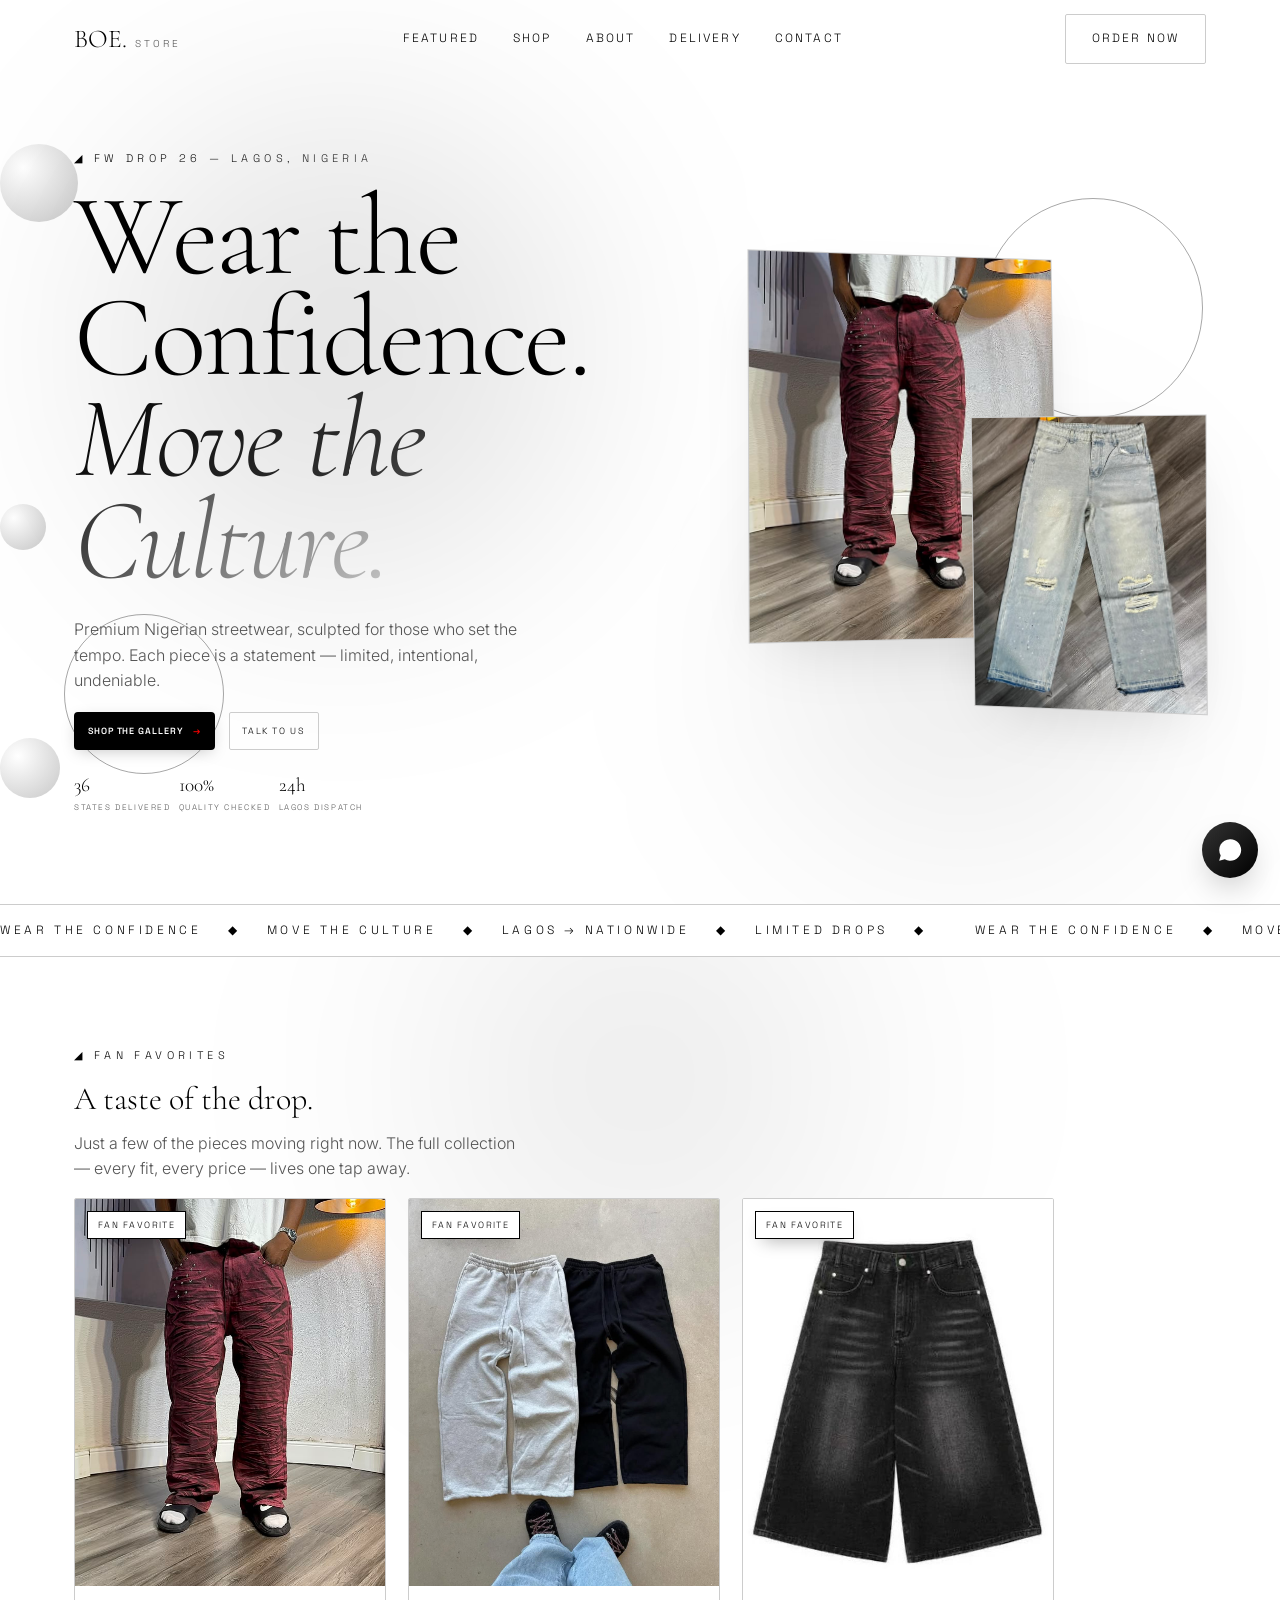
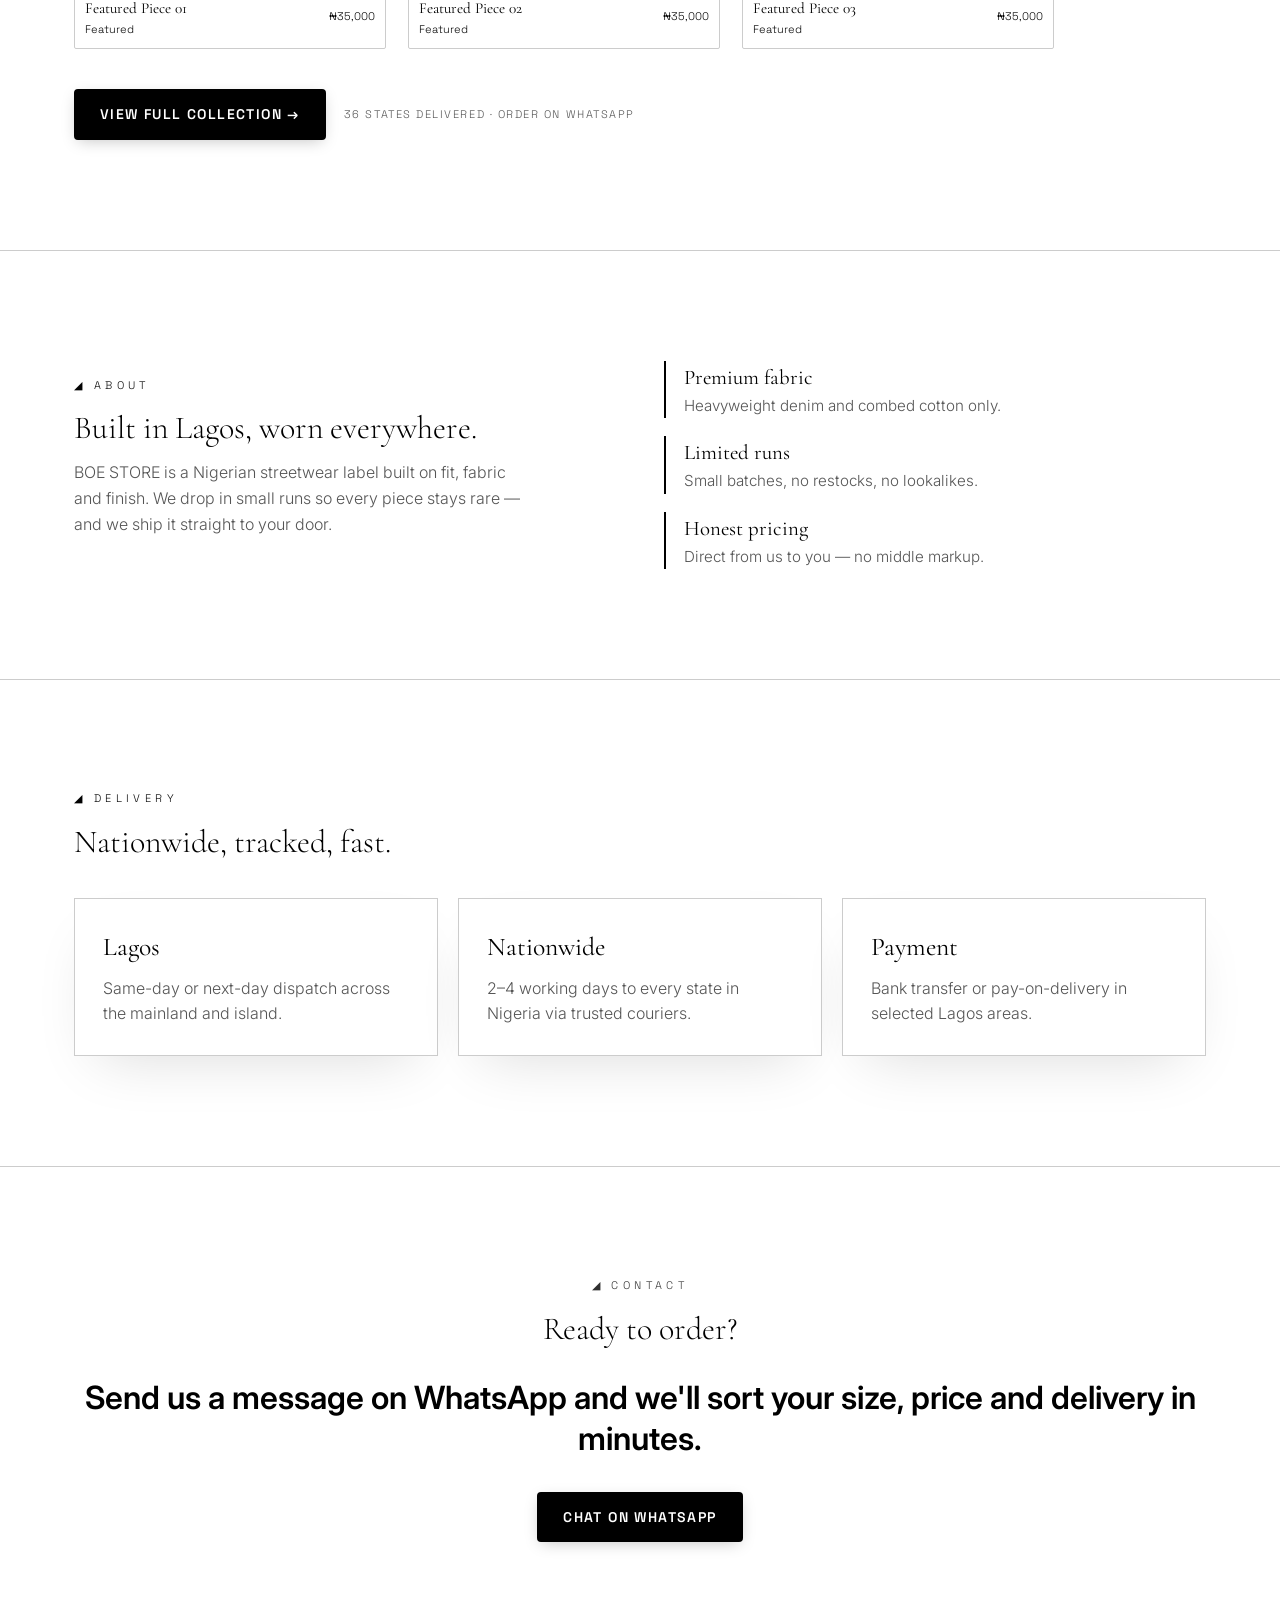
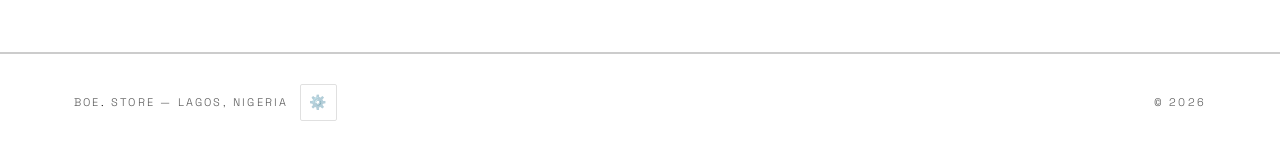
==== commit 10958e9e: "Move admin button to footer for owner-only visibility" ====
--- a/index.html
+++ b/index.html
@@ -41,7 +41,6 @@
       <li><a href="#contact">Contact</a></li>
     </ul>
     <div class="nav-actions">
-      <button class="btn-outline btn-mini" type="button" data-admin-open>Admin</button>
       <a class="btn-outline" data-wa="Hello BOE STORE, I'd like to enquire about your collection." target="_blank" rel="noreferrer">Order Now</a>
     </div>
   </nav>
@@ -128,7 +127,10 @@
 
 <footer>
   <div class="wrap foot">
-    <span>BOE<span class="dot">.</span> Store — Lagos, Nigeria</span>
+    <div class="foot-left">
+      <span>BOE<span class="dot">.</span> Store — Lagos, Nigeria</span>
+      <button class="btn-outline btn-mini foot-admin" type="button" data-admin-open title="Admin Access">⚙️</button>
+    </div>
     <span id="year"></span>
   </div>
 </footer>
--- a/style.css
+++ b/style.css
@@ -448,7 +448,10 @@
 }
 
 footer { border-top: 1px solid var(--border); padding: 30px 0; }
-.foot { display: flex; justify-content: space-between; flex-wrap: wrap; gap: 10px; font-family: var(--font-mono); font-size: 11px; letter-spacing: .2em; text-transform: uppercase; color: var(--muted); }
+.foot { display: flex; justify-content: space-between; align-items: center; flex-wrap: wrap; gap: 20px; font-family: var(--font-mono); font-size: 11px; letter-spacing: .2em; text-transform: uppercase; color: var(--muted); }
+.foot-left { display: flex; align-items: center; gap: 12px; }
+.foot-admin { padding: 6px 8px; font-size: 14px; min-height: auto; opacity: .6; transition: opacity .2s ease; }
+.foot-admin:hover { opacity: 1; }
 
 /* Rolling 3D objects */
 .objects { position: fixed; inset: 0; z-index: 0; pointer-events: none; overflow: hidden; }
--- a/style.css
+++ b/style.css
@@ -448,7 +448,10 @@
 }
 
 footer { border-top: 1px solid var(--border); padding: 30px 0; }
-.foot { display: flex; justify-content: space-between; flex-wrap: wrap; gap: 10px; font-family: var(--font-mono); font-size: 11px; letter-spacing: .2em; text-transform: uppercase; color: var(--muted); }
+.foot { display: flex; justify-content: space-between; align-items: center; flex-wrap: wrap; gap: 20px; font-family: var(--font-mono); font-size: 11px; letter-spacing: .2em; text-transform: uppercase; color: var(--muted); }
+.foot-left { display: flex; align-items: center; gap: 12px; }
+.foot-admin { padding: 6px 8px; font-size: 14px; min-height: auto; opacity: .6; transition: opacity .2s ease; }
+.foot-admin:hover { opacity: 1; }
 
 /* Rolling 3D objects */
 .objects { position: fixed; inset: 0; z-index: 0; pointer-events: none; overflow: hidden; }
